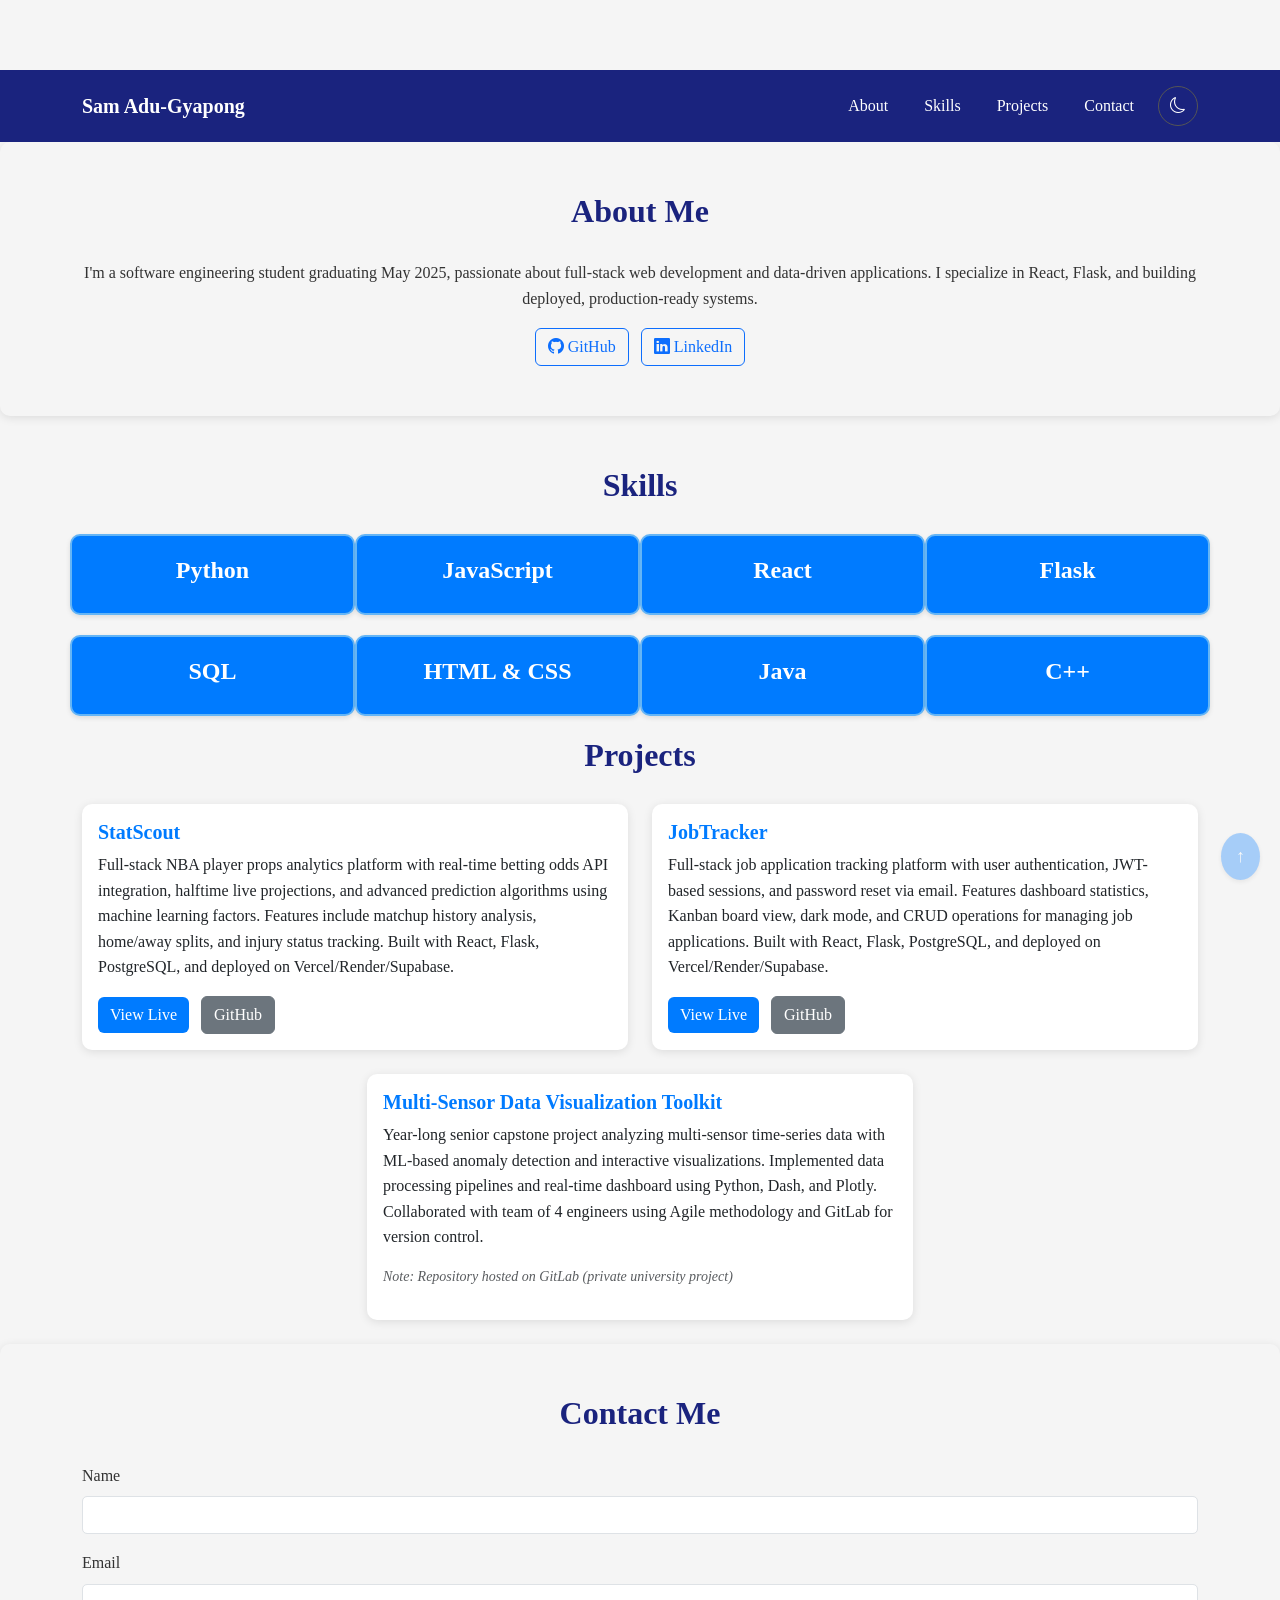
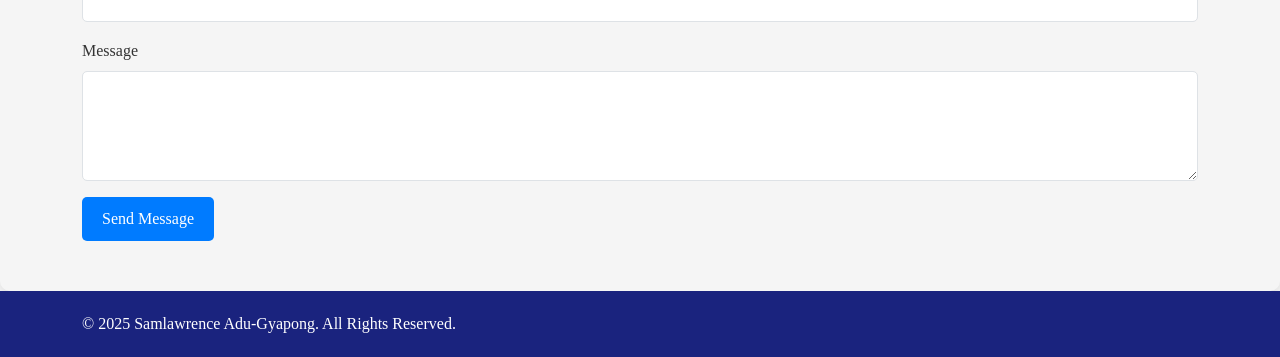
==== index.html @ e0404b82 "Add JobTracker project to portfolio Co-Authored-By: Claude Opus 4.5 <noreply@anthropic.com>" ====
<!DOCTYPE html>
<html lang="en">
<head>
    <meta charset="UTF-8">
    <meta name="viewport" content="width=device-width, initial-scale=1.0">
    <title>Personal Portfolio</title>
    <link rel="stylesheet" href="https://cdn.jsdelivr.net/npm/bootstrap@5.3.0/dist/css/bootstrap.min.css">
    <link rel="stylesheet" href="styles.css">
    <link rel="stylesheet" href="https://cdn.jsdelivr.net/npm/bootstrap-icons/font/bootstrap-icons.css">
    <script async src="https://www.googletagmanager.com/gtag/js?id=YOUR_TRACKING_ID"></script>
    <script>
        window.dataLayer = window.dataLayer || [];
        function gtag(){dataLayer.push(arguments);}
        gtag('js', new Date());
        gtag('config', 'YOUR_TRACKING_ID');
    </script>
    <style>
        /* Color Palette */
        :root {
            --primary-color: #1a237e; /* Darker Blue */
            --secondary-color: #64b5f6; /* Lighter Blue */
            --accent-color: #ffb300; /* Gold */
        }

        /* General Dark Mode Styles */
        .dark-mode {
            background-color: #1a1a1a;
            color: #e0e0e0;
        }

        /* Navbar in Light and Dark Modes */
        .navbar {
            background-color: var(--primary-color);
            color: #fff;
        }
        .dark-mode .navbar {
            background-color: var(--primary-color);
        }

        .navbar-brand {
            color: #fff !important;
        }

        .navbar-nav .nav-link:hover {
            text-decoration: underline;
        }

        /* Section Titles */
        h2 {
            color: var(--primary-color);
        }

        /* Skills Section with Borders */
        #skills .col-md-3 {
            background-color: #007bff;
            border: 2px solid var(--secondary-color);
            padding: 20px;
            border-radius: 10px;
            margin-bottom: 20px;
            transition: background-color 0.3s ease, border-color 0.3s ease;
        }
        .dark-mode #skills .col-md-3 {
            /*background-color: #3b3b3b;*/
            background-color: #ffb300;
            border-color: var(--accent-color);
        }

        /* Buttons */
        .btn-primary {
            background-color: var(--accent-color);
            border: none;
            color: #fff;
        }
        .btn-primary:hover {
            background-color: #ffa000;
        }

        .dark-mode .btn-primary {
            background-color: var(--accent-color);
            color: #fff;
        }

        /* Contact Form */
        .dark-mode input.form-control,
        .dark-mode textarea.form-control {
            background-color: #3b3b3b;
            color: #e0e0e0;
            border: 1px solid var(--secondary-color);
        }

        .dark-mode input.form-control::placeholder,
        .dark-mode textarea.form-control::placeholder {
            color: #bbbbbb;
        }

        /* Footer */
        .footer {
            background-color: var(--primary-color);
            color: #fff;
        }

        /* Toggle button styling */
        .change {
            cursor: pointer;
            border: 1px solid #555;
            border-radius: 50%;
            width: 40px;
            height: 40px;
            display: flex;
            align-items: center;
            justify-content: center;
        }
    </style>
</head>
<body>

    <!-- Navbar -->
    <nav class="navbar navbar-expand-lg">
        <div class="container">
            <a class="navbar-brand" href="#">Sam Adu-Gyapong</a>
            <button class="navbar-toggler" type="button" data-bs-toggle="collapse" data-bs-target="#navbarNav">
                <span class="navbar-toggler-icon"></span>
            </button>
            <div class="collapse navbar-collapse" id="navbarNav">
                <ul class="navbar-nav ms-auto">
                    <li class="nav-item">
                        <a class="nav-link" href="#about">About</a>
                    </li>
                    <li class="nav-item">
                        <a class="nav-link" href="#skills">Skills</a>
                    </li>
                    <li class="nav-item">
                        <a class="nav-link" href="#projects">Projects</a>
                    </li>
                    <li class="nav-item">
                        <a class="nav-link" href="#contact">Contact</a>
                    </li>
                </ul>
                <!-- Dark Mode Toggle with Icons -->
                <div class="mode ms-3">
                    <span class="change">
                        <i class="bi bi-moon"></i>
                    </span>
                </div>
            </div>
        </div>
    </nav>

    <!-- About Section -->
    <section id="about" class="section">
        <div class="container">
            <h2 class="text-center">About Me</h2>
            <p class="text-center">I'm a software engineering student graduating May 2025, passionate about full-stack web development and data-driven applications. I specialize in React, Flask, and building deployed, production-ready systems.</p>
            <div class="text-center mt-3">
                <a href="https://github.com/SamAduG1" target="_blank" class="btn btn-outline-primary me-2">
                    <i class="bi bi-github"></i> GitHub
                </a>
                <a href="https://www.linkedin.com/in/sam-adu-gyapong-6a8b8130a/" target="_blank" class="btn btn-outline-primary">
                    <i class="bi bi-linkedin"></i> LinkedIn
                </a>
            </div>
        </div>
    </section>

    <!-- Skills Section -->
    <section id="skills" class="section">
        <div class="container">
            <h2 class="text-center">Skills</h2>
            <div class="row text-center">
                <div class="col-md-3">
                    <h4>Python</h4>
                </div>
                <div class="col-md-3">
                    <h4>JavaScript</h4>
                </div>
                <div class="col-md-3">
                    <h4>React</h4>
                </div>
                <div class="col-md-3">
                    <h4>Flask</h4>
                </div>
                <div class="col-md-3">
                    <h4>SQL</h4>
                </div>
                <div class="col-md-3">
                    <h4>HTML & CSS</h4>
                </div>
                <div class="col-md-3">
                    <h4>Java</h4>
                </div>
                <div class="col-md-3">
                    <h4>C++</h4>
                </div>
            </div>
        </div>
    </section>

    <!-- Projects Section -->
    <section id="projects" class="section">
        <div class="container">
            <h2 class="text-center">Projects</h2>
            <div class="row justify-content-center">
                <!-- StatScout -->
                <div class="col-md-6 mb-4">
                    <div class="card h-100">
                        <div class="card-body">
                            <h5 class="card-title">StatScout</h5>
                            <p class="card-text">Full-stack NBA player props analytics platform with real-time betting odds API integration, halftime live projections, and advanced prediction algorithms using machine learning factors. Features include matchup history analysis, home/away splits, and injury status tracking. Built with React, Flask, PostgreSQL, and deployed on Vercel/Render/Supabase.</p>
                            <a href="https://statscout.vercel.app/" target="_blank" class="btn btn-primary">View Live</a>
                            <a href="https://github.com/SamAduG1/statscout" target="_blank" class="btn btn-secondary ms-2">GitHub</a>
                        </div>
                    </div>
                </div>

                <!-- JobTracker -->
                <div class="col-md-6 mb-4">
                    <div class="card h-100">
                        <div class="card-body">
                            <h5 class="card-title">JobTracker</h5>
                            <p class="card-text">Full-stack job application tracking platform with user authentication, JWT-based sessions, and password reset via email. Features dashboard statistics, Kanban board view, dark mode, and CRUD operations for managing job applications. Built with React, Flask, PostgreSQL, and deployed on Vercel/Render/Supabase.</p>
                            <a href="https://job-tracker-three-ochre.vercel.app/" target="_blank" class="btn btn-primary">View Live</a>
                            <a href="https://github.com/SamAduG1/job-tracker" target="_blank" class="btn btn-secondary ms-2">GitHub</a>
                        </div>
                    </div>
                </div>

                <!-- Multi-Sensor Data Visualization -->
                <div class="col-md-6 mb-4">
                    <div class="card h-100">
                        <div class="card-body">
                            <h5 class="card-title">Multi-Sensor Data Visualization Toolkit</h5>
                            <p class="card-text">Year-long senior capstone project analyzing multi-sensor time-series data with ML-based anomaly detection and interactive visualizations. Implemented data processing pipelines and real-time dashboard using Python, Dash, and Plotly. Collaborated with team of 4 engineers using Agile methodology and GitLab for version control.</p>
                            <p class="text-muted small"><i>Note: Repository hosted on GitLab (private university project)</i></p>
                        </div>
                    </div>
                </div>
            </div>
        </div>
    </section>

    <!-- Contact Section -->
    <section id="contact" class="section">
        <div class="container">
            <h2 class="text-center">Contact Me</h2>
            <form action="submit.php" method="POST" class="mt-4">
                <div class="mb-3">
                    <label for="name" class="form-label">Name</label>
                    <input type="text" class="form-control" id="name" name="name" required>
                </div>
                <div class="mb-3">
                    <label for="email" class="form-label">Email</label>
                    <input type="email" class="form-control" id="email" name="email" required>
                </div>
                <div class="mb-3">
                    <label for="message" class="form-label">Message</label>
                    <textarea class="form-control" id="message" name="message" rows="4" required></textarea>
                </div>
                <button type="submit" class="btn btn-primary">Send Message</button>
            </form>
        </div>
    </section>

    <!-- Back to Top Button -->
    <button id="back-to-top" class="btn btn-primary">&#8593;</button>

    <!-- Footer -->
    <footer class="footer">
        <div class="container">
            <p>&copy; 2025 Samlawrence Adu-Gyapong. All Rights Reserved.</p>
        </div>
    </footer>

    <script src="https://cdn.jsdelivr.net/npm/bootstrap@5.3.0/dist/js/bootstrap.bundle.min.js"></script>
    <script src="https://cdnjs.cloudflare.com/ajax/libs/jquery/3.4.0/jquery.min.js"></script>
    <script>
        $(document).ready(function () {
            // Check localStorage for saved theme
            const isDarkMode = localStorage.getItem('darkMode') === 'true';
            if (isDarkMode) {
                $("body").addClass("dark-mode");
                $(".change i").removeClass("bi-moon").addClass("bi-sun");
            }

            // Toggle dark mode on click
            $(".change").on("click", function () {
                $("body").toggleClass("dark-mode");
                const isDark = $("body").hasClass("dark-mode");
                $(".change i").toggleClass("bi-moon bi-sun");
                localStorage.setItem('darkMode', isDark);
            });

            // Back to Top Button functionality
            const backToTopButton = $("#back-to-top");
            $(window).on("scroll", function () {
                if ($(window).scrollTop() > 200) {
                    backToTopButton.fadeIn();
                } else {
                    backToTopButton.fadeOut();
                }
            });
            backToTopButton.on("click", function () {
                $("html, body").animate({ scrollTop: 0 }, "smooth");
            });
        });
    </script>
</body>
</html>
---- styles.css ----
/* General Styles */
body {
    font-family: 'Times New Roman', sans-serif;
    color: #333;
    line-height: 1.6;
    background-color: #f5f5f5;
    padding-top: 70px;
    transition: background-color 0.3s ease, color 0.3s ease;
}

/* Navbar */
.navbar {
    padding: 15px 0;
    transition: background-color 0.3s ease;
}
.navbar-brand {
    font-weight: bold;
    color: black !important;
}
.navbar-nav .nav-link {
    color:  #fff !important;
    margin-left: 20px;
}
.navbar-nav .nav-link:hover {
    text-decoration: underline;
}

/* Section Titles */
h2 {
    font-weight: bold;
    margin-bottom: 30px;
    color: #007bff;
    transition: color 0.3s ease;
}

/* About Section */
#about {
    padding: 50px 20px;
    border-radius: 10px;
    box-shadow: 0 2px 10px rgba(0, 0, 0, 0.1);
    margin-bottom: 50px;
    transition: background-color 0.3s ease, color 0.3s ease;
}

/* Skills Section */
#skills .col-md-3 {
    margin-bottom: 20px;
    padding: 20px;
    border-radius: 10px;
    box-shadow: 0 2px 5px rgba(0, 0, 0, 0.1);
    transition: background-color 0.3s ease;
}
#skills h4 {
    font-weight: bold;
    color: #fff;
}
.progress {
    height: 20px;
    border-radius: 10px;
    overflow: hidden;
    background-color: #ddd;
}
.progress-bar {
    line-height: 20px;
    font-size: 12px;
}

/* Projects Section */
#projects .card {
    border: none;
    border-radius: 10px;
    box-shadow: 0 2px 10px rgba(0, 0, 0, 0.1);
    transition: transform 0.2s ease-in-out, background-color 0.3s ease, color 0.3s ease;
}
#projects .card:hover {
    transform: translateY(-10px);
}
#projects .card-title {
    color: #007bff;
    font-weight: bold;
    transition: color 0.3s ease;
}
#projects .btn-primary {
    background-color: #007bff;
    border: none;
}
#projects .btn-primary:hover {
    background-color: #0056b3;
}

/* Contact Section */
#contact {
    padding: 50px 20px;
    border-radius: 10px;
    box-shadow: 0 2px 10px rgba(0, 0, 0, 0.1);
    transition: background-color 0.3s ease, color 0.3s ease;
}
#contact form .form-control {
    border-radius: 5px;
}
#contact button {
    background-color: #007bff;
    border: none;
    padding: 10px 20px;
    border-radius: 5px;
}
#contact button:hover {
    background-color: #0056b3;
}

/* Back to Top Button */
#back-to-top {
    position: fixed;
    bottom: 20px;
    right: 20px;
    display: none;
    z-index: 1000;
    background-color: #007bff;
    color: #fff;
    border: none;
    padding: 10px 15px;
    border-radius: 50%;
    font-size: 18px;
    cursor: pointer;
    box-shadow: 0 2px 5px rgba(0, 0, 0, 0.2);
}
#back-to-top:hover {
    background-color: #0056b3;
}

/* Footer */
.footer {
    background-color: #007bff;
    color: #fff;
    padding: 20px 0;
    transition: background-color 0.3s ease, color 0.3s ease;
}
.footer p {
    margin: 0;
}


/* Dark Mode */

.dark-mode {
    background-color: #121212;
    color: #e0e0e0;
}

/* Navbar in Dark Mode */
.dark-mode .navbar {
    background-color: #1f1f1f !important;
    color: #e0e0e0 !important;
}

.dark-mode a {
    color: #e0e0e0;
}

.dark-mode .change {
    color: #ffb300;
}

.dark-mode .navbar-brand,
.dark-mode .nav-link {
    color: #ffb300 !important;
}

.dark-mode .navbar-nav .nav-link:hover {
    text-decoration: underline;
}

/* Section Titles */
.dark-mode h2 {
    color: #ffb300;
}

/* Progress Bars */
.dark-mode .progress {
    background-color: #444;
}

.dark-mode .progress-bar {
    background-color: #90caf9;
}

/* Cards */
.dark-mode .card {
    background-color: #1e1e1e;
    color: #e0e0e0;
    box-shadow: none;
}

.dark-mode #projects .card-title {
    color: #ffb300; /* Gold color for dark mode */
}

/* Buttons */
.dark-mode .btn-primary {
    background-color: #90caf9;
    border: none;
    color: #fff;
}

.dark-mode .btn-primary:hover {
    background-color: #5b9bd5;
}

/* Contact Section */
.dark-mode #contact {
    background-color: #1e1e1e;
    color: #e0e0e0;
}

/* Footer */
.dark-mode .footer {
    background-color: #3b3b3b;
}

/* Toggle button styling */
.change {
    cursor: pointer;
    border: 1px solid #555;
    border-radius: 50%;
    width: 40px;
    height: 40px;
    display: flex;
    align-items: center;
    justify-content: center;
}
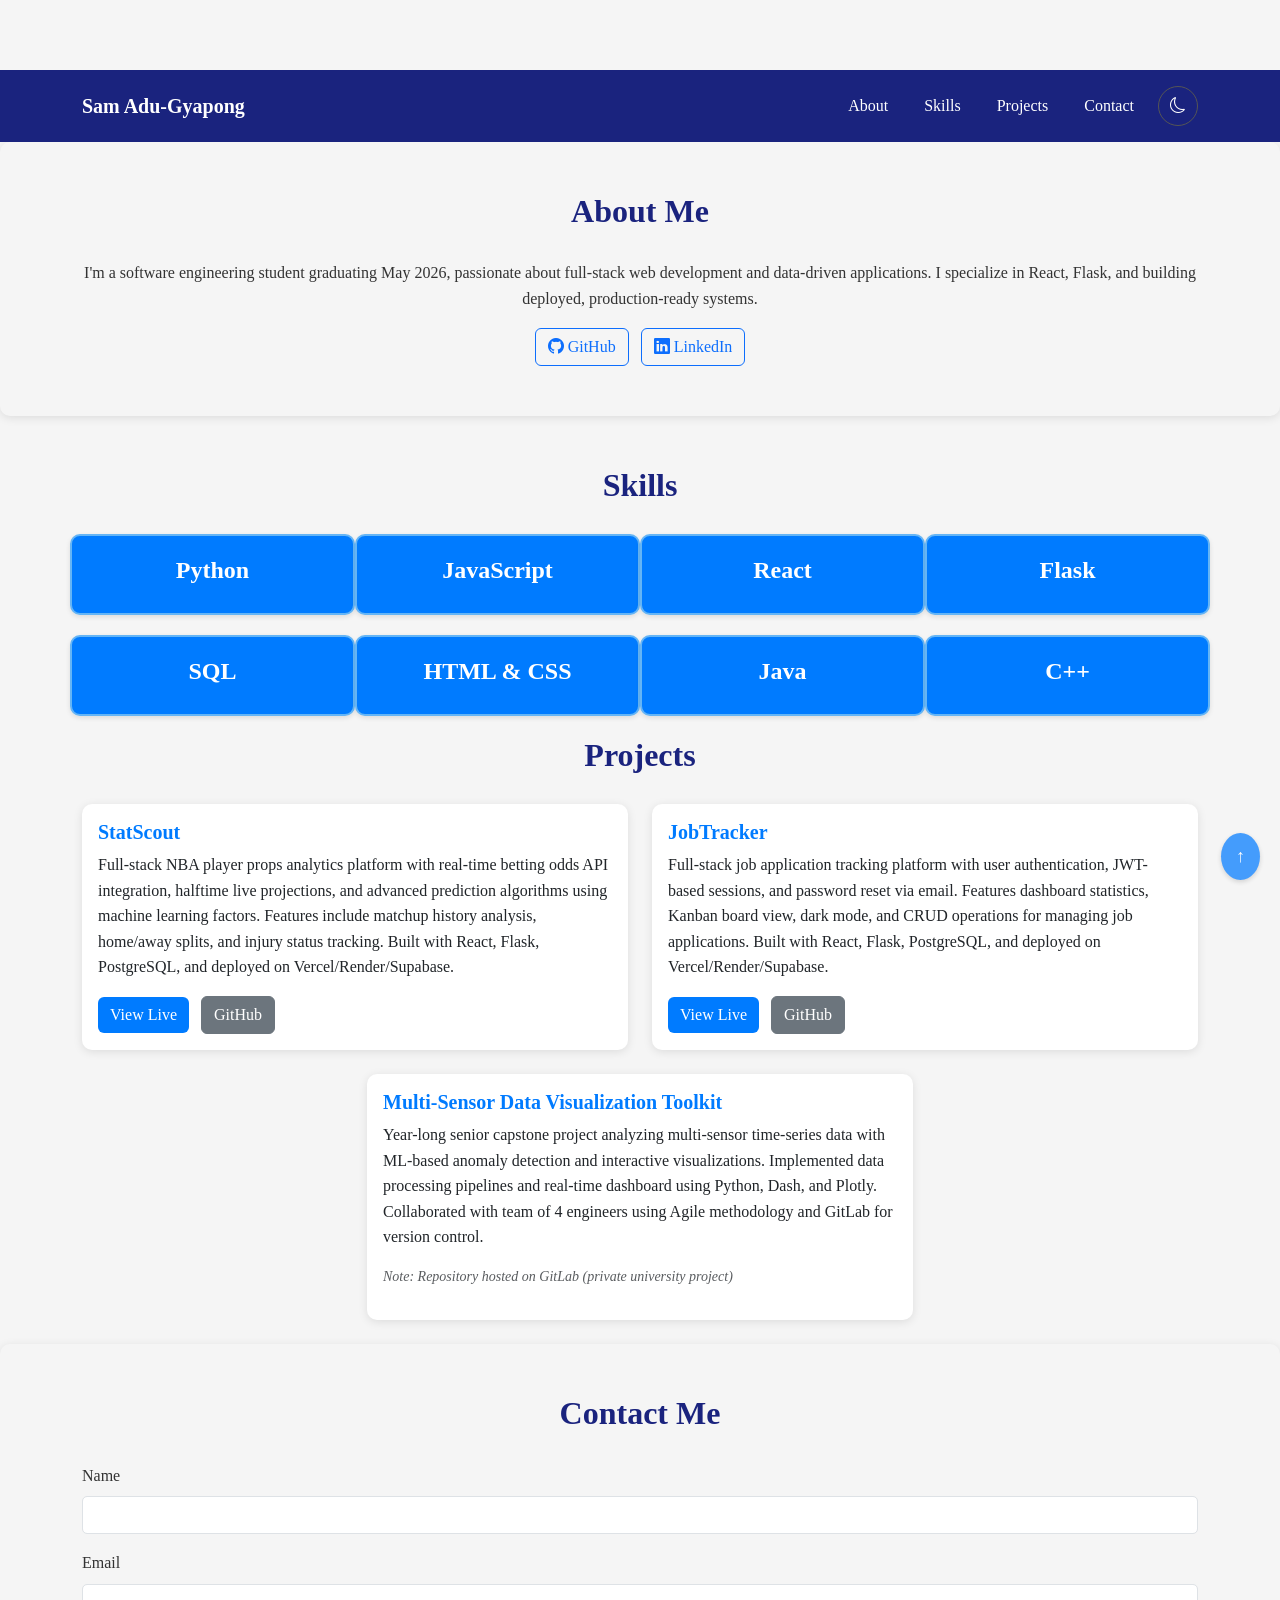
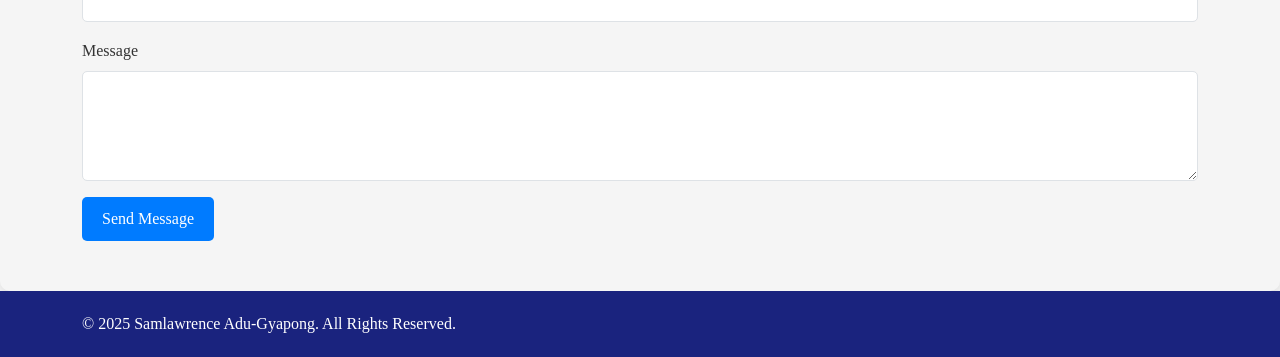
==== commit 6401925e: "Update graduation year from 2025 to 2026 Co-Authored-By: Claude Opus 4.5 <noreply@anthropic.com>" ====
--- a/index.html
+++ b/index.html
@@ -150,7 +150,7 @@
     <section id="about" class="section">
         <div class="container">
             <h2 class="text-center">About Me</h2>
-            <p class="text-center">I'm a software engineering student graduating May 2025, passionate about full-stack web development and data-driven applications. I specialize in React, Flask, and building deployed, production-ready systems.</p>
+            <p class="text-center">I'm a software engineering student graduating May 2026, passionate about full-stack web development and data-driven applications. I specialize in React, Flask, and building deployed, production-ready systems.</p>
             <div class="text-center mt-3">
                 <a href="https://github.com/SamAduG1" target="_blank" class="btn btn-outline-primary me-2">
                     <i class="bi bi-github"></i> GitHub
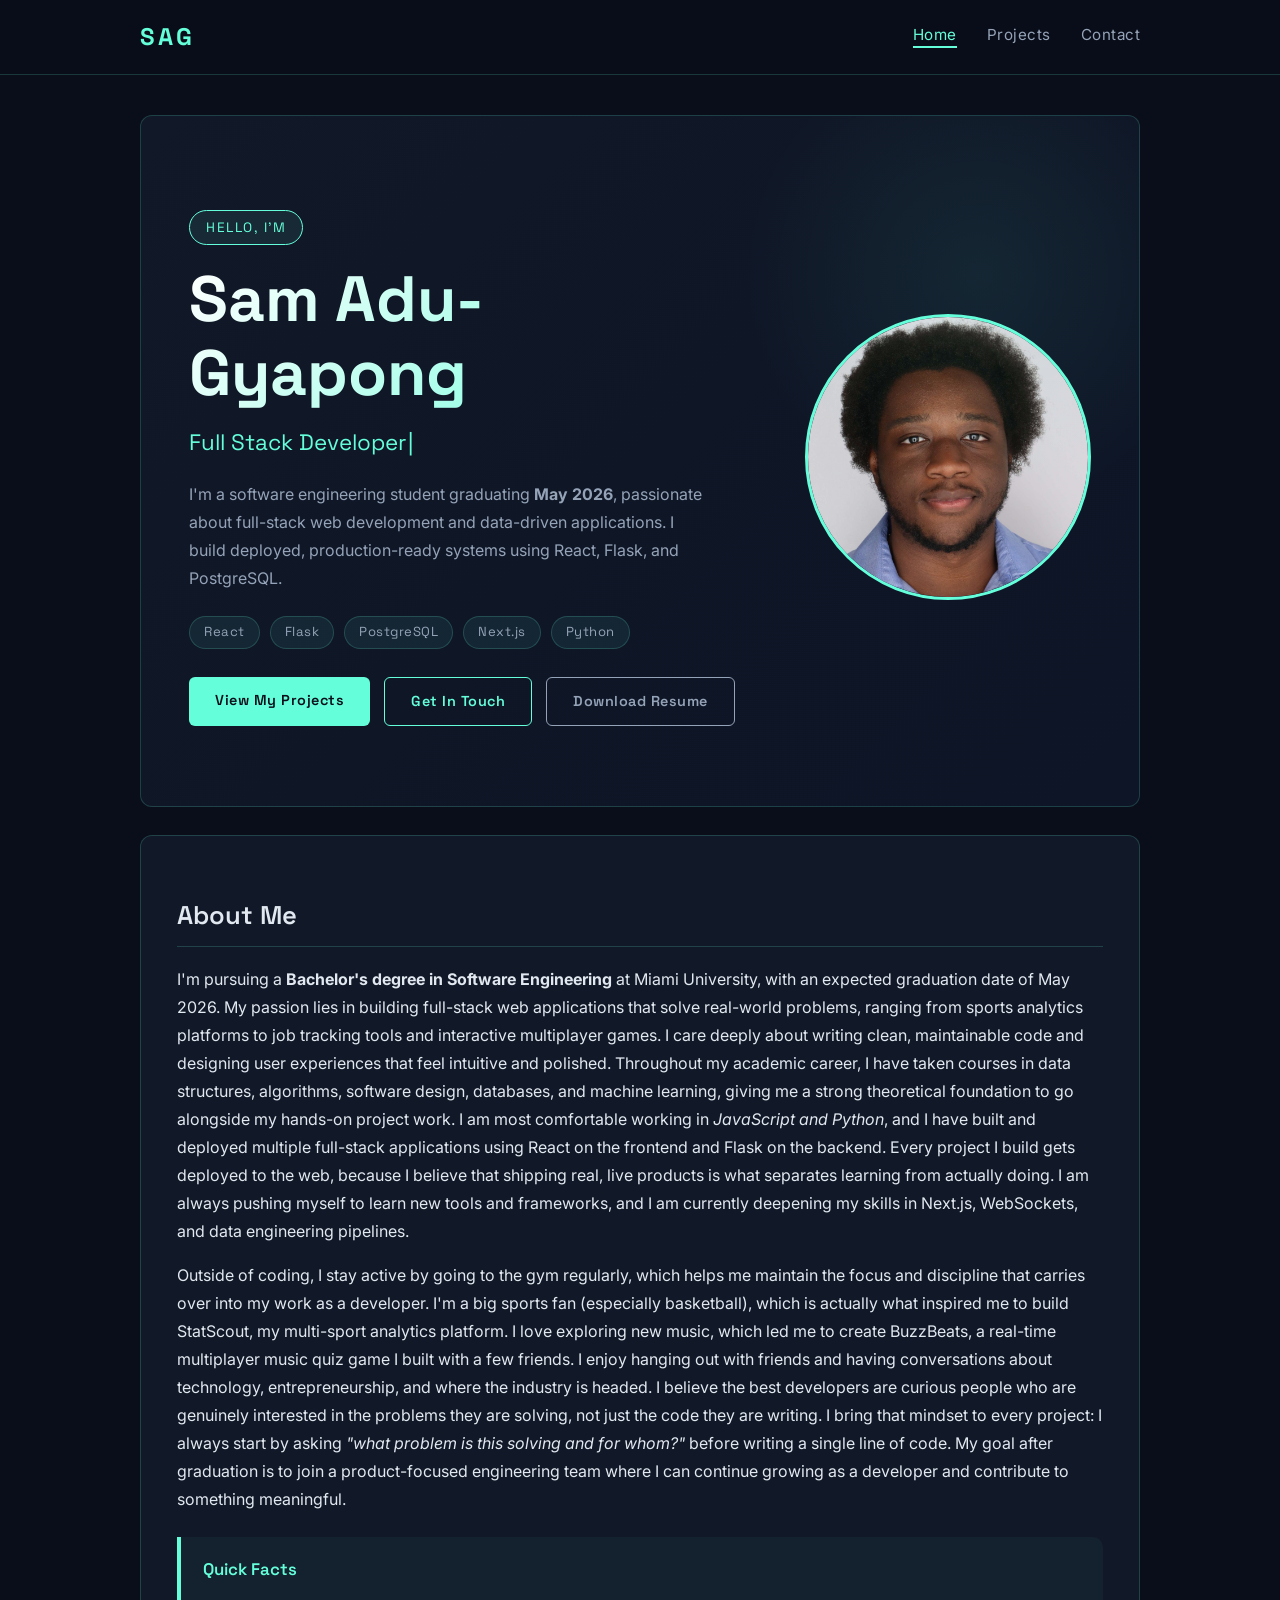
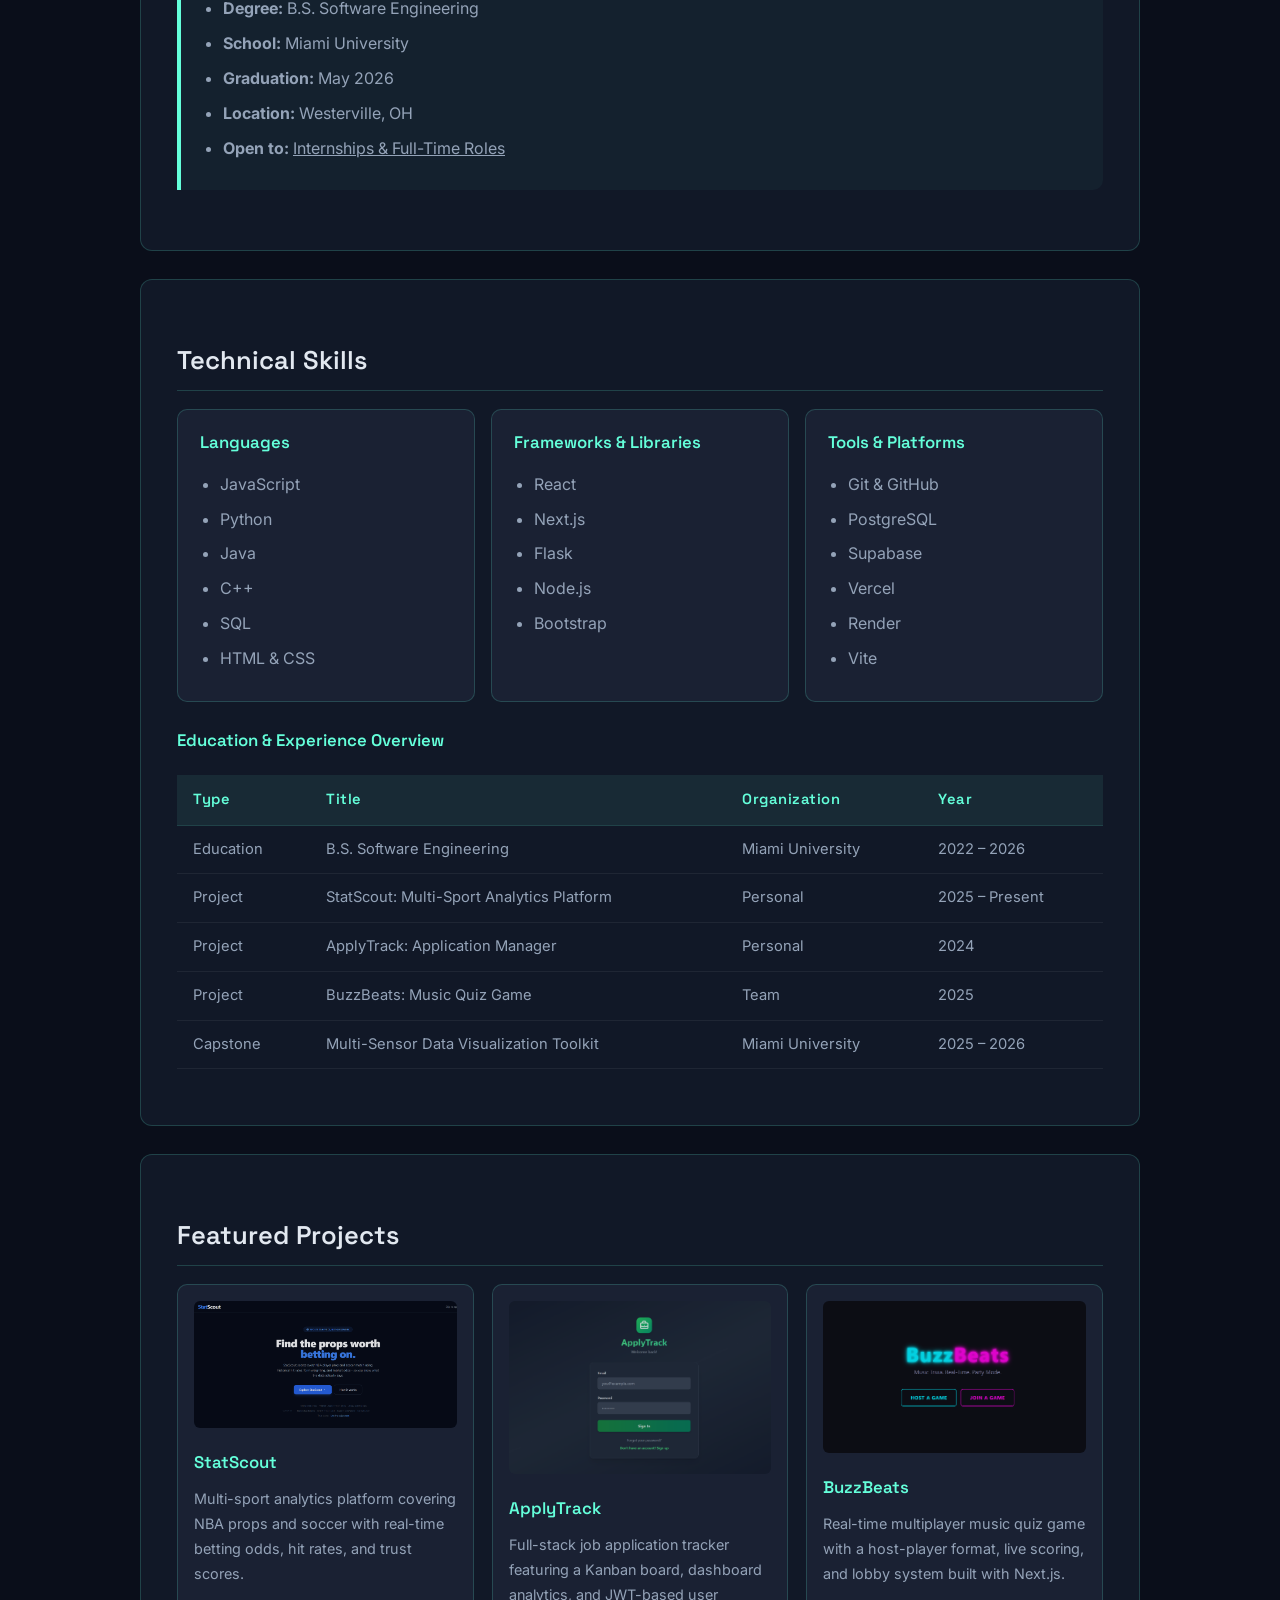
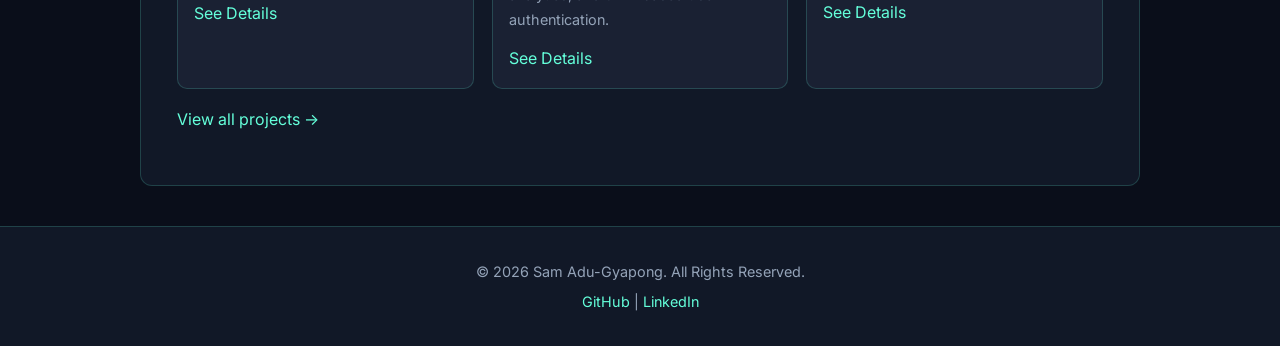
==== commit 04af74b0: "Complete portfolio redesign with dark theme, JS interactions, and updated projects" ====
--- a/index.html
+++ b/index.html
@@ -3,305 +3,231 @@
 <head>
     <meta charset="UTF-8">
     <meta name="viewport" content="width=device-width, initial-scale=1.0">
-    <title>Personal Portfolio</title>
-    <link rel="stylesheet" href="https://cdn.jsdelivr.net/npm/bootstrap@5.3.0/dist/css/bootstrap.min.css">
+    <meta name="description" content="Sam Adu-Gyapong - Full Stack Software Engineering Student and Developer">
+    <title>Sam Adu-Gyapong | Portfolio</title>
+    <link rel="preconnect" href="https://fonts.googleapis.com">
+    <link rel="preconnect" href="https://fonts.gstatic.com" crossorigin>
+    <link href="https://fonts.googleapis.com/css2?family=Space+Grotesk:wght@300;400;600;700&family=Inter:wght@300;400;500&display=swap" rel="stylesheet">
     <link rel="stylesheet" href="styles.css">
-    <link rel="stylesheet" href="https://cdn.jsdelivr.net/npm/bootstrap-icons/font/bootstrap-icons.css">
-    <script async src="https://www.googletagmanager.com/gtag/js?id=YOUR_TRACKING_ID"></script>
-    <script>
-        window.dataLayer = window.dataLayer || [];
-        function gtag(){dataLayer.push(arguments);}
-        gtag('js', new Date());
-        gtag('config', 'YOUR_TRACKING_ID');
-    </script>
-    <style>
-        /* Color Palette */
-        :root {
-            --primary-color: #1a237e; /* Darker Blue */
-            --secondary-color: #64b5f6; /* Lighter Blue */
-            --accent-color: #ffb300; /* Gold */
-        }
-
-        /* General Dark Mode Styles */
-        .dark-mode {
-            background-color: #1a1a1a;
-            color: #e0e0e0;
-        }
-
-        /* Navbar in Light and Dark Modes */
-        .navbar {
-            background-color: var(--primary-color);
-            color: #fff;
-        }
-        .dark-mode .navbar {
-            background-color: var(--primary-color);
-        }
-
-        .navbar-brand {
-            color: #fff !important;
-        }
-
-        .navbar-nav .nav-link:hover {
-            text-decoration: underline;
-        }
-
-        /* Section Titles */
-        h2 {
-            color: var(--primary-color);
-        }
-
-        /* Skills Section with Borders */
-        #skills .col-md-3 {
-            background-color: #007bff;
-            border: 2px solid var(--secondary-color);
-            padding: 20px;
-            border-radius: 10px;
-            margin-bottom: 20px;
-            transition: background-color 0.3s ease, border-color 0.3s ease;
-        }
-        .dark-mode #skills .col-md-3 {
-            /*background-color: #3b3b3b;*/
-            background-color: #ffb300;
-            border-color: var(--accent-color);
-        }
-
-        /* Buttons */
-        .btn-primary {
-            background-color: var(--accent-color);
-            border: none;
-            color: #fff;
-        }
-        .btn-primary:hover {
-            background-color: #ffa000;
-        }
-
-        .dark-mode .btn-primary {
-            background-color: var(--accent-color);
-            color: #fff;
-        }
-
-        /* Contact Form */
-        .dark-mode input.form-control,
-        .dark-mode textarea.form-control {
-            background-color: #3b3b3b;
-            color: #e0e0e0;
-            border: 1px solid var(--secondary-color);
-        }
-
-        .dark-mode input.form-control::placeholder,
-        .dark-mode textarea.form-control::placeholder {
-            color: #bbbbbb;
-        }
-
-        /* Footer */
-        .footer {
-            background-color: var(--primary-color);
-            color: #fff;
-        }
-
-        /* Toggle button styling */
-        .change {
-            cursor: pointer;
-            border: 1px solid #555;
-            border-radius: 50%;
-            width: 40px;
-            height: 40px;
-            display: flex;
-            align-items: center;
-            justify-content: center;
-        }
-    </style>
 </head>
 <body>
 
-    <!-- Navbar -->
-    <nav class="navbar navbar-expand-lg">
-        <div class="container">
-            <a class="navbar-brand" href="#">Sam Adu-Gyapong</a>
-            <button class="navbar-toggler" type="button" data-bs-toggle="collapse" data-bs-target="#navbarNav">
-                <span class="navbar-toggler-icon"></span>
-            </button>
-            <div class="collapse navbar-collapse" id="navbarNav">
-                <ul class="navbar-nav ms-auto">
-                    <li class="nav-item">
-                        <a class="nav-link" href="#about">About</a>
-                    </li>
-                    <li class="nav-item">
-                        <a class="nav-link" href="#skills">Skills</a>
-                    </li>
-                    <li class="nav-item">
-                        <a class="nav-link" href="#projects">Projects</a>
-                    </li>
-                    <li class="nav-item">
-                        <a class="nav-link" href="#contact">Contact</a>
-                    </li>
+    <!-- Navigation -->
+    <header>
+        <nav>
+            <div class="logo">SAG</div>
+            <ul>
+                <li><a href="index.html">Home</a></li>
+                <li><a href="projects.html">Projects</a></li>
+                <li><a href="contact.html">Contact</a></li>
+            </ul>
+        </nav>
+    </header>
+
+    <main>
+
+        <!-- Hero Section -->
+        <section id="hero">
+            <div class="hero-text">
+                <p class="hero-greeting">Hello, I'm</p>
+                <h1>Sam Adu-Gyapong</h1>
+                <!-- id="hero-subtitle" is targeted by the typewriter effect in script.js -->
+                <h2 id="hero-subtitle">Full Stack Developer</h2>
+                <p>
+                    I'm a software engineering student graduating <strong>May 2026</strong>, passionate about
+                    full-stack web development and data-driven applications. I build deployed,
+                    production-ready systems using React, Flask, and PostgreSQL.
+                </p>
+                <div class="hero-tech-tags">
+                    <span>React</span>
+                    <span>Flask</span>
+                    <span>PostgreSQL</span>
+                    <span>Next.js</span>
+                    <span>Python</span>
+                </div>
+                <div class="hero-links">
+                    <a href="projects.html">View My Projects</a>
+                    <a href="contact.html">Get In Touch</a>
+                    <a href="resume.pdf" download="Sam_AduGyapong_Resume.pdf" class="resume-btn">Download Resume</a>
+                </div>
+            </div>
+            <div class="hero-image">
+                <img src="images/profile.jpg" alt="Sam Adu-Gyapong">
+            </div>
+        </section>
+
+        <!-- About Summary -->
+        <section id="about">
+            <h2>About Me</h2>
+            <p>
+                I'm pursuing a <strong>Bachelor's degree in Software Engineering</strong> at Miami University, with an expected graduation date of May 2026.
+                My passion lies in building full-stack web applications that solve real-world problems, ranging from sports analytics platforms to job tracking tools and interactive multiplayer games.
+                I care deeply about writing clean, maintainable code and designing user experiences that feel intuitive and polished.
+                Throughout my academic career, I have taken courses in data structures, algorithms, software design, databases, and machine learning, giving me a strong theoretical foundation to go alongside my hands-on project work.
+                I am most comfortable working in <em>JavaScript and Python</em>, and I have built and deployed multiple full-stack applications using React on the frontend and Flask on the backend.
+                Every project I build gets deployed to the web, because I believe that shipping real, live products is what separates learning from actually doing.
+                I am always pushing myself to learn new tools and frameworks, and I am currently deepening my skills in Next.js, WebSockets, and data engineering pipelines.
+            </p>
+            <p>
+                Outside of coding, I stay active by going to the gym regularly, which helps me maintain the focus and discipline that carries over into my work as a developer.
+                I'm a big sports fan (especially basketball), which is actually what inspired me to build StatScout, my multi-sport analytics platform.
+                I love exploring new music, which led me to create BuzzBeats, a real-time multiplayer music quiz game I built with a few friends.
+                I enjoy hanging out with friends and having conversations about technology, entrepreneurship, and where the industry is headed.
+                I believe the best developers are curious people who are genuinely interested in the problems they are solving, not just the code they are writing.
+                I bring that mindset to every project: I always start by asking <em>"what problem is this solving and for whom?"</em> before writing a single line of code.
+                My goal after graduation is to join a product-focused engineering team where I can continue growing as a developer and contribute to something meaningful.
+            </p>
+
+            <!-- Aside: Quick Facts -->
+            <aside>
+                <h3>Quick Facts</h3>
+                <ul>
+                    <li><strong>Degree:</strong> B.S. Software Engineering</li>
+                    <li><strong>School:</strong> Miami University</li>
+                    <li><strong>Graduation:</strong> May 2026</li>
+                    <li><strong>Location:</strong> Westerville, OH</li>
+                    <li><strong>Open to:</strong> <u>Internships &amp; Full-Time Roles</u></li>
                 </ul>
-                <!-- Dark Mode Toggle with Icons -->
-                <div class="mode ms-3">
-                    <span class="change">
-                        <i class="bi bi-moon"></i>
-                    </span>
-                </div>
-            </div>
-        </div>
-    </nav>
-
-    <!-- About Section -->
-    <section id="about" class="section">
-        <div class="container">
-            <h2 class="text-center">About Me</h2>
-            <p class="text-center">I'm a software engineering student graduating May 2026, passionate about full-stack web development and data-driven applications. I specialize in React, Flask, and building deployed, production-ready systems.</p>
-            <div class="text-center mt-3">
-                <a href="https://github.com/SamAduG1" target="_blank" class="btn btn-outline-primary me-2">
-                    <i class="bi bi-github"></i> GitHub
-                </a>
-                <a href="https://www.linkedin.com/in/sam-adu-gyapong-6a8b8130a/" target="_blank" class="btn btn-outline-primary">
-                    <i class="bi bi-linkedin"></i> LinkedIn
-                </a>
-            </div>
-        </div>
-    </section>
-
-    <!-- Skills Section -->
-    <section id="skills" class="section">
-        <div class="container">
-            <h2 class="text-center">Skills</h2>
-            <div class="row text-center">
-                <div class="col-md-3">
-                    <h4>Python</h4>
-                </div>
-                <div class="col-md-3">
-                    <h4>JavaScript</h4>
-                </div>
-                <div class="col-md-3">
-                    <h4>React</h4>
-                </div>
-                <div class="col-md-3">
-                    <h4>Flask</h4>
-                </div>
-                <div class="col-md-3">
-                    <h4>SQL</h4>
-                </div>
-                <div class="col-md-3">
-                    <h4>HTML & CSS</h4>
-                </div>
-                <div class="col-md-3">
-                    <h4>Java</h4>
-                </div>
-                <div class="col-md-3">
-                    <h4>C++</h4>
-                </div>
-            </div>
-        </div>
-    </section>
-
-    <!-- Projects Section -->
-    <section id="projects" class="section">
-        <div class="container">
-            <h2 class="text-center">Projects</h2>
-            <div class="row justify-content-center">
-                <!-- StatScout -->
-                <div class="col-md-6 mb-4">
-                    <div class="card h-100">
-                        <div class="card-body">
-                            <h5 class="card-title">StatScout</h5>
-                            <p class="card-text">Full-stack NBA player props analytics platform with real-time betting odds API integration, halftime live projections, and advanced prediction algorithms using machine learning factors. Features include matchup history analysis, home/away splits, and injury status tracking. Built with React, Flask, PostgreSQL, and deployed on Vercel/Render/Supabase.</p>
-                            <a href="https://statscout.vercel.app/" target="_blank" class="btn btn-primary">View Live</a>
-                            <a href="https://github.com/SamAduG1/statscout" target="_blank" class="btn btn-secondary ms-2">GitHub</a>
-                        </div>
-                    </div>
-                </div>
-
-                <!-- JobTracker -->
-                <div class="col-md-6 mb-4">
-                    <div class="card h-100">
-                        <div class="card-body">
-                            <h5 class="card-title">JobTracker</h5>
-                            <p class="card-text">Full-stack job application tracking platform with user authentication, JWT-based sessions, and password reset via email. Features dashboard statistics, Kanban board view, dark mode, and CRUD operations for managing job applications. Built with React, Flask, PostgreSQL, and deployed on Vercel/Render/Supabase.</p>
-                            <a href="https://job-tracker-three-ochre.vercel.app/" target="_blank" class="btn btn-primary">View Live</a>
-                            <a href="https://github.com/SamAduG1/job-tracker" target="_blank" class="btn btn-secondary ms-2">GitHub</a>
-                        </div>
-                    </div>
-                </div>
-
-                <!-- Multi-Sensor Data Visualization -->
-                <div class="col-md-6 mb-4">
-                    <div class="card h-100">
-                        <div class="card-body">
-                            <h5 class="card-title">Multi-Sensor Data Visualization Toolkit</h5>
-                            <p class="card-text">Year-long senior capstone project analyzing multi-sensor time-series data with ML-based anomaly detection and interactive visualizations. Implemented data processing pipelines and real-time dashboard using Python, Dash, and Plotly. Collaborated with team of 4 engineers using Agile methodology and GitLab for version control.</p>
-                            <p class="text-muted small"><i>Note: Repository hosted on GitLab (private university project)</i></p>
-                        </div>
-                    </div>
-                </div>
-            </div>
-        </div>
-    </section>
-
-    <!-- Contact Section -->
-    <section id="contact" class="section">
-        <div class="container">
-            <h2 class="text-center">Contact Me</h2>
-            <form action="submit.php" method="POST" class="mt-4">
-                <div class="mb-3">
-                    <label for="name" class="form-label">Name</label>
-                    <input type="text" class="form-control" id="name" name="name" required>
-                </div>
-                <div class="mb-3">
-                    <label for="email" class="form-label">Email</label>
-                    <input type="email" class="form-control" id="email" name="email" required>
-                </div>
-                <div class="mb-3">
-                    <label for="message" class="form-label">Message</label>
-                    <textarea class="form-control" id="message" name="message" rows="4" required></textarea>
-                </div>
-                <button type="submit" class="btn btn-primary">Send Message</button>
-            </form>
-        </div>
-    </section>
-
-    <!-- Back to Top Button -->
-    <button id="back-to-top" class="btn btn-primary">&#8593;</button>
+            </aside>
+        </section>
+
+        <!-- Skills Section -->
+        <section id="skills">
+            <h2>Technical Skills</h2>
+            <div class="skills-grid">
+                <div class="skill-card">
+                    <h3>Languages</h3>
+                    <ul>
+                        <li>JavaScript</li>
+                        <li>Python</li>
+                        <li>Java</li>
+                        <li>C++</li>
+                        <li>SQL</li>
+                        <li>HTML &amp; CSS</li>
+                    </ul>
+                </div>
+                <div class="skill-card">
+                    <h3>Frameworks &amp; Libraries</h3>
+                    <ul>
+                        <li>React</li>
+                        <li>Next.js</li>
+                        <li>Flask</li>
+                        <li>Node.js</li>
+                        <li>Bootstrap</li>
+                    </ul>
+                </div>
+                <div class="skill-card">
+                    <h3>Tools &amp; Platforms</h3>
+                    <ul>
+                        <li>Git &amp; GitHub</li>
+                        <li>PostgreSQL</li>
+                        <li>Supabase</li>
+                        <li>Vercel</li>
+                        <li>Render</li>
+                        <li>Vite</li>
+                    </ul>
+                </div>
+            </div>
+
+            <!-- Education Table -->
+            <h3>Education &amp; Experience Overview</h3>
+            <table>
+                <thead>
+                    <tr>
+                        <th>Type</th>
+                        <th>Title</th>
+                        <th>Organization</th>
+                        <th>Year</th>
+                    </tr>
+                </thead>
+                <tbody>
+                    <tr>
+                        <td>Education</td>
+                        <td>B.S. Software Engineering</td>
+                        <td>Miami University</td>
+                        <td>2022 &ndash; 2026</td>
+                    </tr>
+                    <tr>
+                        <td>Project</td>
+                        <td>StatScout: Multi-Sport Analytics Platform</td>
+                        <td>Personal</td>
+                        <td>2025 &ndash; Present</td>
+                    </tr>
+                    <tr>
+                        <td>Project</td>
+                        <td>ApplyTrack: Application Manager</td>
+                        <td>Personal</td>
+                        <td>2024</td>
+                    </tr>
+                    <tr>
+                        <td>Project</td>
+                        <td>BuzzBeats: Music Quiz Game</td>
+                        <td>Team</td>
+                        <td>2025</td>
+                    </tr>
+                    <tr>
+                        <td>Capstone</td>
+                        <td>Multi-Sensor Data Visualization Toolkit</td>
+                        <td>Miami University</td>
+                        <td>2025 &ndash; 2026</td>
+                    </tr>
+                </tbody>
+            </table>
+        </section>
+
+        <!-- Featured Projects Preview -->
+        <section id="featured-projects">
+            <h2>Featured Projects</h2>
+            <div class="project-preview-grid">
+
+                <div class="project-preview">
+                    <img src="images/statscout.png" alt="StatScout project screenshot">
+                    <h3>StatScout</h3>
+                    <p>
+                        Multi-sport analytics platform covering NBA props and soccer
+                        with real-time betting odds, hit rates, and trust scores.
+                    </p>
+                    <a href="projects.html">See Details</a>
+                </div>
+
+                <div class="project-preview">
+                    <img src="images/applytrack.png" alt="ApplyTrack project screenshot">
+                    <h3>ApplyTrack</h3>
+                    <p>
+                        Full-stack job application tracker featuring a Kanban board,
+                        dashboard analytics, and JWT-based user authentication.
+                    </p>
+                    <a href="projects.html">See Details</a>
+                </div>
+
+                <div class="project-preview">
+                    <img src="images/buzzbeats.png" alt="BuzzBeats project screenshot">
+                    <h3>BuzzBeats</h3>
+                    <p>
+                        Real-time multiplayer music quiz game with a host-player format,
+                        live scoring, and lobby system built with Next.js.
+                    </p>
+                    <a href="projects.html">See Details</a>
+                </div>
+
+            </div>
+            <p><a href="projects.html">View all projects &rarr;</a></p>
+        </section>
+
+    </main>
 
     <!-- Footer -->
-    <footer class="footer">
-        <div class="container">
-            <p>&copy; 2025 Samlawrence Adu-Gyapong. All Rights Reserved.</p>
-        </div>
+    <footer>
+        <p>&copy; 2026 Sam Adu-Gyapong. All Rights Reserved.</p>
+        <p>
+            <a href="https://github.com/SamAduG1" target="_blank">GitHub</a> |
+            <a href="https://www.linkedin.com/in/sam-adu-gyapong-6a8b8130a/" target="_blank">LinkedIn</a>
+        </p>
     </footer>
 
-    <script src="https://cdn.jsdelivr.net/npm/bootstrap@5.3.0/dist/js/bootstrap.bundle.min.js"></script>
-    <script src="https://cdnjs.cloudflare.com/ajax/libs/jquery/3.4.0/jquery.min.js"></script>
-    <script>
-        $(document).ready(function () {
-            // Check localStorage for saved theme
-            const isDarkMode = localStorage.getItem('darkMode') === 'true';
-            if (isDarkMode) {
-                $("body").addClass("dark-mode");
-                $(".change i").removeClass("bi-moon").addClass("bi-sun");
-            }
-
-            // Toggle dark mode on click
-            $(".change").on("click", function () {
-                $("body").toggleClass("dark-mode");
-                const isDark = $("body").hasClass("dark-mode");
-                $(".change i").toggleClass("bi-moon bi-sun");
-                localStorage.setItem('darkMode', isDark);
-            });
-
-            // Back to Top Button functionality
-            const backToTopButton = $("#back-to-top");
-            $(window).on("scroll", function () {
-                if ($(window).scrollTop() > 200) {
-                    backToTopButton.fadeIn();
-                } else {
-                    backToTopButton.fadeOut();
-                }
-            });
-            backToTopButton.on("click", function () {
-                $("html, body").animate({ scrollTop: 0 }, "smooth");
-            });
-        });
-    </script>
+    <!-- Back to top button -->
+    <button id="back-to-top" title="Back to top">&#8679;</button>
+
+    <script src="script.js"></script>
 </body>
 </html>
--- a/styles.css
+++ b/styles.css
@@ -1,230 +1,740 @@
-/* General Styles */
+/* ============================================
+   styles.css — Sam Adu-Gyapong Portfolio
+   IMS222 Project
+   ============================================ */
+
+
+/* ── CSS Variables (Color Palette) ── */
+:root {
+    --bg-main:       #0a0e1a;
+    --bg-section:    #111827;
+    --bg-card:       #1a2133;
+    --bg-card-hover: #1f2845;
+    --accent-cyan:   #64ffda;
+    --accent-blue:   #60a5fa;
+    --text-primary:  #e2e8f0;
+    --text-muted:    #94a3b8;
+    --border:        rgba(100, 255, 218, 0.18);
+    --shadow:        0 4px 24px rgba(0, 0, 0, 0.4);
+}
+
+
+/* ── Keyframe Animations ── */
+@keyframes fadeInUp {
+    from {
+        opacity: 0;
+        transform: translateY(24px);
+    }
+    to {
+        opacity: 1;
+        transform: translateY(0);
+    }
+}
+
+@keyframes pulse-glow {
+    0%, 100% { box-shadow: 0 0 0 0 rgba(100, 255, 218, 0.3); }
+    50%       { box-shadow: 0 0 0 8px rgba(100, 255, 218, 0); }
+}
+
+@keyframes gradient-shift {
+    0%   { background-position: 0% 50%; }
+    50%  { background-position: 100% 50%; }
+    100% { background-position: 0% 50%; }
+}
+
+
+/* ── Body ── */
 body {
-    font-family: 'Times New Roman', sans-serif;
-    color: #333;
-    line-height: 1.6;
-    background-color: #f5f5f5;
-    padding-top: 70px;
-    transition: background-color 0.3s ease, color 0.3s ease;
-}
-
-/* Navbar */
-.navbar {
-    padding: 15px 0;
-    transition: background-color 0.3s ease;
-}
-.navbar-brand {
-    font-weight: bold;
-    color: black !important;
-}
-.navbar-nav .nav-link {
-    color:  #fff !important;
-    margin-left: 20px;
-}
-.navbar-nav .nav-link:hover {
-    text-decoration: underline;
-}
-
-/* Section Titles */
+    font-family: 'Inter', Arial, sans-serif;
+    background-color: var(--bg-main);
+    color: var(--text-primary);
+    margin: 0;
+    padding: 0;
+    line-height: 1.75;
+}
+
+
+/* ── Header & Navigation ── */
+header {
+    background-color: rgba(10, 14, 26, 0.92);
+    backdrop-filter: blur(10px);
+    border-bottom: 1px solid var(--border);
+    padding: 16px 30px;
+    position: sticky;
+    top: 0;
+    z-index: 100;
+}
+
+nav {
+    display: flex;
+    justify-content: space-between;
+    align-items: center;
+    max-width: 1000px;
+    margin: 0 auto;
+}
+
+.logo {
+    color: var(--accent-cyan);
+    font-family: 'Space Grotesk', sans-serif;
+    font-size: 1.5em;
+    font-weight: 700;
+    letter-spacing: 3px;
+}
+
+nav ul {
+    list-style: none;
+    margin: 0;
+    padding: 0;
+    display: flex;
+    gap: 30px;
+}
+
+nav ul li a {
+    color: var(--text-muted);
+    text-decoration: none;
+    font-size: 0.95em;
+    letter-spacing: 0.5px;
+    transition: color 0.2s ease;
+}
+
+nav ul li a:hover {
+    color: var(--accent-cyan);
+}
+
+
+/* ── Main Content Wrapper ── */
+main {
+    max-width: 1000px;
+    margin: 40px auto;
+    padding: 0 24px;
+}
+
+
+/* ── Sections ── */
+section {
+    background-color: var(--bg-section);
+    border: 1px solid var(--border);
+    border-radius: 12px;
+    padding: 36px;
+    margin-bottom: 28px;
+    animation: fadeInUp 0.5s ease both;
+}
+
+
+/* ── Headings ── */
+h1 {
+    font-family: 'Space Grotesk', sans-serif;
+    font-size: 3.2em;
+    font-weight: 700;
+    background: linear-gradient(135deg, #ffffff 0%, var(--accent-cyan) 50%, var(--accent-blue) 100%);
+    background-size: 200% 200%;
+    -webkit-background-clip: text;
+    -webkit-text-fill-color: transparent;
+    background-clip: text;
+    animation: gradient-shift 5s ease infinite;
+    margin: 8px 0 12px 0;
+    line-height: 1.15;
+}
+
 h2 {
-    font-weight: bold;
-    margin-bottom: 30px;
-    color: #007bff;
-    transition: color 0.3s ease;
-}
-
-/* About Section */
-#about {
-    padding: 50px 20px;
+    font-family: 'Space Grotesk', sans-serif;
+    color: var(--text-primary);
+    font-size: 1.6em;
+    font-weight: 600;
+    border-bottom: 1px solid var(--border);
+    padding-bottom: 8px;
+    margin-bottom: 18px;
+}
+
+h3 {
+    font-family: 'Space Grotesk', sans-serif;
+    color: var(--accent-cyan);
+    font-size: 1.05em;
+    font-weight: 600;
+    margin-bottom: 8px;
+}
+
+
+/* ── Lists ── */
+ul {
+    padding-left: 20px;
+    margin: 10px 0;
+    color: var(--text-muted);
+}
+
+ul li {
+    margin-bottom: 6px;
+    line-height: 1.8;
+}
+
+ol {
+    padding-left: 20px;
+    margin: 10px 0;
+    color: var(--text-muted);
+}
+
+ol li {
+    margin-bottom: 6px;
+    line-height: 1.8;
+}
+
+
+/* ── Table ── */
+table {
+    width: 100%;
+    border-collapse: collapse;
+    margin: 20px 0;
+    font-size: 0.92em;
+}
+
+th {
+    background-color: rgba(100, 255, 218, 0.08);
+    color: var(--accent-cyan);
+    padding: 12px 16px;
+    text-align: left;
+    font-family: 'Space Grotesk', sans-serif;
+    font-weight: 600;
+    letter-spacing: 0.5px;
+    border-bottom: 1px solid var(--border);
+}
+
+td {
+    padding: 11px 16px;
+    border-bottom: 1px solid rgba(255,255,255,0.06);
+    color: var(--text-muted);
+}
+
+tr:hover td {
+    background-color: rgba(100, 255, 218, 0.04);
+    color: var(--text-primary);
+}
+
+
+/* ── Aside ── */
+aside {
+    background-color: rgba(100, 255, 218, 0.04);
+    border-left: 4px solid var(--accent-cyan);
+    padding: 18px 22px;
+    margin: 24px 0;
+    border-radius: 0 10px 10px 0;
+}
+
+aside h3 {
+    margin-top: 0;
+    color: var(--accent-cyan);
+}
+
+aside p, aside ul, aside li {
+    color: var(--text-muted);
+}
+
+
+/* ── Links (general) ── */
+a {
+    color: var(--accent-cyan);
+    text-decoration: none;
+    transition: color 0.2s ease;
+}
+
+a:hover {
+    color: var(--accent-blue);
+}
+
+
+/* ── Footer ── */
+footer {
+    background-color: var(--bg-section);
+    border-top: 1px solid var(--border);
+    color: var(--text-muted);
+    text-align: center;
+    padding: 28px 20px;
+    margin-top: 10px;
+    font-size: 0.9em;
+}
+
+footer p { margin: 4px 0; }
+
+footer a {
+    color: var(--accent-cyan);
+}
+
+footer a:hover {
+    color: var(--accent-blue);
+}
+
+
+/* ── Hero Section ── */
+#hero {
+    display: flex;
+    gap: 40px;
+    align-items: center;
+    background: linear-gradient(135deg, var(--bg-section) 0%, #0d1526 100%);
+    padding: 48px 40px;
+}
+
+.hero-text {
+    flex: 1;
+}
+
+/* The "Hello, I'm" greeting styled as a pill badge */
+.hero-greeting {
+    display: inline-block;
+    background: rgba(100, 255, 218, 0.08);
+    border: 1px solid var(--accent-cyan);
+    color: var(--accent-cyan);
+    padding: 5px 16px;
+    border-radius: 999px;
+    font-size: 0.85em;
+    letter-spacing: 1.5px;
+    text-transform: uppercase;
+    margin-bottom: 10px;
+    font-family: 'Space Grotesk', sans-serif;
+}
+
+.hero-text h2 {
+    color: var(--text-muted);
+    font-size: 1.15em;
+    font-weight: 400;
+    border: none;
+    padding: 0;
+    margin: 0 0 16px 0;
+}
+
+.hero-text p:not(.hero-greeting) {
+    color: var(--text-muted);
+    max-width: 520px;
+    margin-bottom: 24px;
+}
+
+.hero-image img {
+    width: 280px;
+    height: 280px;
+    border-radius: 50%;
+    object-fit: cover;
+    object-position: center 20%;
+    border: 3px solid var(--accent-cyan);
+    animation: pulse-glow 3s ease infinite;
+}
+
+.hero-links {
+    display: flex;
+    gap: 14px;
+    flex-wrap: wrap;
+}
+
+.hero-links a {
+    padding: 11px 26px;
+    border-radius: 6px;
+    font-family: 'Space Grotesk', sans-serif;
+    font-weight: 600;
+    font-size: 0.9em;
+    letter-spacing: 0.5px;
+    transition: transform 0.2s ease, box-shadow 0.2s ease;
+}
+
+.hero-links a:first-child {
+    background-color: var(--accent-cyan);
+    color: #0a0e1a;
+}
+
+.hero-links a:nth-child(2) {
+    background: transparent;
+    border: 1px solid var(--accent-cyan);
+    color: var(--accent-cyan);
+}
+
+.hero-links a.resume-btn {
+    background: transparent;
+    border: 1px solid var(--text-muted);
+    color: var(--text-muted);
+}
+
+.hero-links a:hover {
+    transform: translateY(-2px);
+    box-shadow: 0 6px 20px rgba(100, 255, 218, 0.25);
+    color: inherit;
+}
+
+
+/* ── Skills Grid ── */
+.skills-grid {
+    display: flex;
+    gap: 16px;
+    flex-wrap: wrap;
+    margin-bottom: 24px;
+}
+
+.skill-card {
+    background-color: var(--bg-card);
+    border: 1px solid var(--border);
     border-radius: 10px;
-    box-shadow: 0 2px 10px rgba(0, 0, 0, 0.1);
-    margin-bottom: 50px;
-    transition: background-color 0.3s ease, color 0.3s ease;
-}
-
-/* Skills Section */
-#skills .col-md-3 {
-    margin-bottom: 20px;
-    padding: 20px;
+    padding: 18px 22px;
+    flex: 1;
+    min-width: 160px;
+    transition: border-color 0.2s ease, transform 0.2s ease;
+}
+
+.skill-card:hover {
+    border-color: var(--accent-cyan);
+    transform: translateY(-3px);
+}
+
+.skill-card h3 {
+    margin-top: 0;
+    margin-bottom: 12px;
+}
+
+
+/* ── Project Preview Grid (Home Page) ── */
+.project-preview-grid {
+    display: flex;
+    gap: 18px;
+    flex-wrap: wrap;
+}
+
+.project-preview {
+    flex: 1;
+    min-width: 200px;
+    background-color: var(--bg-card);
+    border: 1px solid var(--border);
     border-radius: 10px;
-    box-shadow: 0 2px 5px rgba(0, 0, 0, 0.1);
-    transition: background-color 0.3s ease;
-}
-#skills h4 {
-    font-weight: bold;
-    color: #fff;
-}
-.progress {
-    height: 20px;
-    border-radius: 10px;
+    padding: 16px;
+    transition: border-color 0.2s ease, transform 0.2s ease;
+}
+
+.project-preview:hover {
+    border-color: var(--accent-cyan);
+    transform: translateY(-4px);
+}
+
+.project-preview img {
+    width: 100%;
+    border-radius: 6px;
+    margin-bottom: 12px;
+    opacity: 0.85;
+    transition: opacity 0.2s ease;
+}
+
+.project-preview:hover img {
+    opacity: 1;
+}
+
+.project-preview h3 {
+    margin: 0 0 8px 0;
+}
+
+.project-preview p {
+    color: var(--text-muted);
+    font-size: 0.9em;
+    margin: 0 0 12px 0;
+}
+
+
+/* ── Project Cards (Projects Page) ── */
+article.project-card {
+    display: flex;
+    gap: 28px;
+    margin-bottom: 28px;
+    padding: 28px;
+    background-color: var(--bg-card);
+    border: 1px solid var(--border);
+    border-radius: 12px;
+    transition: border-color 0.2s ease, transform 0.2s ease;
+}
+
+article.project-card:hover {
+    border-color: var(--accent-cyan);
+    transform: translateY(-3px);
+}
+
+.project-image img {
+    width: 220px;
+    border-radius: 8px;
+    object-fit: cover;
+    opacity: 0.85;
+}
+
+.project-tech {
+    color: var(--accent-cyan);
+    font-style: italic;
+    font-size: 0.85em;
+    margin-bottom: 12px;
+    opacity: 0.8;
+}
+
+.project-details p {
+    color: var(--text-muted);
+}
+
+.project-links {
+    margin-top: 18px;
+    display: flex;
+    gap: 10px;
+}
+
+.project-links a {
+    padding: 8px 20px;
+    border-radius: 6px;
+    font-size: 0.88em;
+    font-family: 'Space Grotesk', sans-serif;
+    font-weight: 600;
+    transition: transform 0.2s ease, box-shadow 0.2s ease;
+}
+
+.project-links a:first-child {
+    background-color: var(--accent-cyan);
+    color: #0a0e1a;
+}
+
+.project-links a:last-child {
+    border: 1px solid var(--border);
+    color: var(--text-muted);
+}
+
+.project-links a:hover {
+    transform: translateY(-2px);
+    box-shadow: 0 4px 14px rgba(100, 255, 218, 0.2);
+    color: inherit;
+}
+
+
+/* ── Contact Page ── */
+#contact-content {
+    display: flex;
+    gap: 32px;
+}
+
+#contact-form {
+    flex: 2;
+}
+
+#contact-info {
+    flex: 1;
+}
+
+.form-group {
+    margin-bottom: 18px;
+}
+
+.form-group label {
+    display: block;
+    font-family: 'Space Grotesk', sans-serif;
+    font-weight: 600;
+    font-size: 0.9em;
+    color: var(--text-primary);
+    margin-bottom: 6px;
+    letter-spacing: 0.3px;
+}
+
+.form-group input,
+.form-group textarea {
+    width: 100%;
+    padding: 11px 14px;
+    background-color: var(--bg-card);
+    border: 1px solid var(--border);
+    border-radius: 7px;
+    color: var(--text-primary);
+    font-size: 0.95em;
+    font-family: 'Inter', sans-serif;
+    box-sizing: border-box;
+    transition: border-color 0.2s ease, box-shadow 0.2s ease;
+}
+
+.form-group input:focus,
+.form-group textarea:focus {
+    outline: none;
+    border-color: var(--accent-cyan);
+    box-shadow: 0 0 0 3px rgba(100, 255, 218, 0.1);
+}
+
+.form-group input::placeholder,
+.form-group textarea::placeholder {
+    color: var(--text-muted);
+    opacity: 0.6;
+}
+
+button[type="submit"] {
+    background-color: var(--accent-cyan);
+    color: #0a0e1a;
+    border: none;
+    padding: 12px 32px;
+    border-radius: 7px;
+    cursor: pointer;
+    font-family: 'Space Grotesk', sans-serif;
+    font-size: 0.95em;
+    font-weight: 700;
+    letter-spacing: 0.5px;
+    transition: transform 0.2s ease, box-shadow 0.2s ease;
+}
+
+button[type="submit"]:hover {
+    transform: translateY(-2px);
+    box-shadow: 0 6px 20px rgba(100, 255, 218, 0.3);
+}
+
+.contact-item {
+    margin-bottom: 22px;
+}
+
+.contact-item p {
+    color: var(--text-muted);
+    margin: 4px 0;
+}
+
+/* ── Page Header Sections ── */
+#page-header h1 {
+    font-size: 2.6em;
+}
+
+#page-header p {
+    color: var(--text-muted);
+    max-width: 700px;
+}
+
+/* ── Contact Page ── */
+#contact-page h1 {
+    font-size: 2.6em;
+    margin-bottom: 6px;
+}
+
+.contact-intro {
+    color: var(--text-muted);
+    max-width: 600px;
+    margin-bottom: 28px;
+    font-size: 1em;
+}
+
+
+/* ── Active nav link ── */
+nav ul li a.active {
+    color: var(--accent-cyan);
+    border-bottom: 2px solid var(--accent-cyan);
+    padding-bottom: 2px;
+}
+
+
+/* ── Hero layout ── */
+#hero {
+    display: flex;
+    gap: 48px;
+    align-items: center;
+    padding: 80px 48px;
+    position: relative;
     overflow: hidden;
-    background-color: #ddd;
-}
-.progress-bar {
-    line-height: 20px;
-    font-size: 12px;
-}
-
-/* Projects Section */
-#projects .card {
+}
+
+/* Decorative radial glow behind the name */
+#hero::before {
+    content: '';
+    position: absolute;
+    top: -80px;
+    right: -80px;
+    width: 480px;
+    height: 480px;
+    background: radial-gradient(circle, rgba(100, 255, 218, 0.07) 0%, transparent 70%);
+    pointer-events: none;
+}
+
+#hero h1 {
+    font-size: 4em;
+}
+
+#hero #hero-subtitle {
+    color: var(--accent-cyan);
+    font-size: 1.4em;
+    font-weight: 400;
     border: none;
-    border-radius: 10px;
-    box-shadow: 0 2px 10px rgba(0, 0, 0, 0.1);
-    transition: transform 0.2s ease-in-out, background-color 0.3s ease, color 0.3s ease;
-}
-#projects .card:hover {
-    transform: translateY(-10px);
-}
-#projects .card-title {
-    color: #007bff;
-    font-weight: bold;
-    transition: color 0.3s ease;
-}
-#projects .btn-primary {
-    background-color: #007bff;
-    border: none;
-}
-#projects .btn-primary:hover {
-    background-color: #0056b3;
-}
-
-/* Contact Section */
-#contact {
-    padding: 50px 20px;
-    border-radius: 10px;
-    box-shadow: 0 2px 10px rgba(0, 0, 0, 0.1);
-    transition: background-color 0.3s ease, color 0.3s ease;
-}
-#contact form .form-control {
-    border-radius: 5px;
-}
-#contact button {
-    background-color: #007bff;
-    border: none;
-    padding: 10px 20px;
-    border-radius: 5px;
-}
-#contact button:hover {
-    background-color: #0056b3;
-}
-
-/* Back to Top Button */
+    padding: 0;
+    margin: 0 0 18px 0;
+    min-height: 1.6em; /* prevents layout jump during typewriter */
+}
+
+/* Typewriter cursor */
+#hero #hero-subtitle::after {
+    content: '|';
+    animation: blink 0.75s step-end infinite;
+    color: var(--accent-cyan);
+    margin-left: 2px;
+}
+
+@keyframes blink {
+    0%, 100% { opacity: 1; }
+    50%       { opacity: 0; }
+}
+
+/* Tech stack pill tags below the hero description */
+.hero-tech-tags {
+    display: flex;
+    gap: 10px;
+    flex-wrap: wrap;
+    margin-bottom: 28px;
+}
+
+.hero-tech-tags span {
+    background: rgba(100, 255, 218, 0.07);
+    border: 1px solid var(--border);
+    color: var(--text-muted);
+    padding: 4px 14px;
+    border-radius: 999px;
+    font-size: 0.82em;
+    font-family: 'Space Grotesk', sans-serif;
+    letter-spacing: 0.5px;
+}
+
+
+/* ── Scroll reveal animations ── */
+.reveal {
+    opacity: 0;
+    transform: translateY(20px);
+    transition: opacity 0.55s ease, transform 0.55s ease;
+}
+
+.reveal.visible {
+    opacity: 1;
+    transform: translateY(0);
+}
+
+
+/* ── Back to top button ── */
 #back-to-top {
     position: fixed;
-    bottom: 20px;
-    right: 20px;
+    bottom: 32px;
+    right: 32px;
+    background-color: var(--accent-cyan);
+    color: #0a0e1a;
+    border: none;
+    width: 44px;
+    height: 44px;
+    border-radius: 50%;
+    font-size: 1.5em;
+    cursor: pointer;
     display: none;
-    z-index: 1000;
-    background-color: #007bff;
-    color: #fff;
-    border: none;
-    padding: 10px 15px;
-    border-radius: 50%;
-    font-size: 18px;
-    cursor: pointer;
-    box-shadow: 0 2px 5px rgba(0, 0, 0, 0.2);
-}
-#back-to-top:hover {
-    background-color: #0056b3;
-}
-
-/* Footer */
-.footer {
-    background-color: #007bff;
-    color: #fff;
-    padding: 20px 0;
-    transition: background-color 0.3s ease, color 0.3s ease;
-}
-.footer p {
-    margin: 0;
-}
-
-
-/* Dark Mode */
-
-.dark-mode {
-    background-color: #121212;
-    color: #e0e0e0;
-}
-
-/* Navbar in Dark Mode */
-.dark-mode .navbar {
-    background-color: #1f1f1f !important;
-    color: #e0e0e0 !important;
-}
-
-.dark-mode a {
-    color: #e0e0e0;
-}
-
-.dark-mode .change {
-    color: #ffb300;
-}
-
-.dark-mode .navbar-brand,
-.dark-mode .nav-link {
-    color: #ffb300 !important;
-}
-
-.dark-mode .navbar-nav .nav-link:hover {
-    text-decoration: underline;
-}
-
-/* Section Titles */
-.dark-mode h2 {
-    color: #ffb300;
-}
-
-/* Progress Bars */
-.dark-mode .progress {
-    background-color: #444;
-}
-
-.dark-mode .progress-bar {
-    background-color: #90caf9;
-}
-
-/* Cards */
-.dark-mode .card {
-    background-color: #1e1e1e;
-    color: #e0e0e0;
-    box-shadow: none;
-}
-
-.dark-mode #projects .card-title {
-    color: #ffb300; /* Gold color for dark mode */
-}
-
-/* Buttons */
-.dark-mode .btn-primary {
-    background-color: #90caf9;
-    border: none;
-    color: #fff;
-}
-
-.dark-mode .btn-primary:hover {
-    background-color: #5b9bd5;
-}
-
-/* Contact Section */
-.dark-mode #contact {
-    background-color: #1e1e1e;
-    color: #e0e0e0;
-}
-
-/* Footer */
-.dark-mode .footer {
-    background-color: #3b3b3b;
-}
-
-/* Toggle button styling */
-.change {
-    cursor: pointer;
-    border: 1px solid #555;
-    border-radius: 50%;
-    width: 40px;
-    height: 40px;
-    display: flex;
     align-items: center;
     justify-content: center;
-}+    box-shadow: 0 4px 16px rgba(100, 255, 218, 0.3);
+    transition: transform 0.2s ease, box-shadow 0.2s ease;
+    z-index: 999;
+}
+
+#back-to-top.show {
+    display: flex;
+}
+
+#back-to-top:hover {
+    transform: translateY(-3px);
+    box-shadow: 0 6px 22px rgba(100, 255, 218, 0.45);
+}
+
+
+/* ── Contact form success message ── */
+#form-success {
+    display: none;
+    margin-top: 16px;
+    padding: 14px 18px;
+    background: rgba(100, 255, 218, 0.08);
+    border: 1px solid var(--accent-cyan);
+    border-radius: 8px;
+    color: var(--accent-cyan);
+    font-family: 'Space Grotesk', sans-serif;
+    font-size: 0.95em;
+}
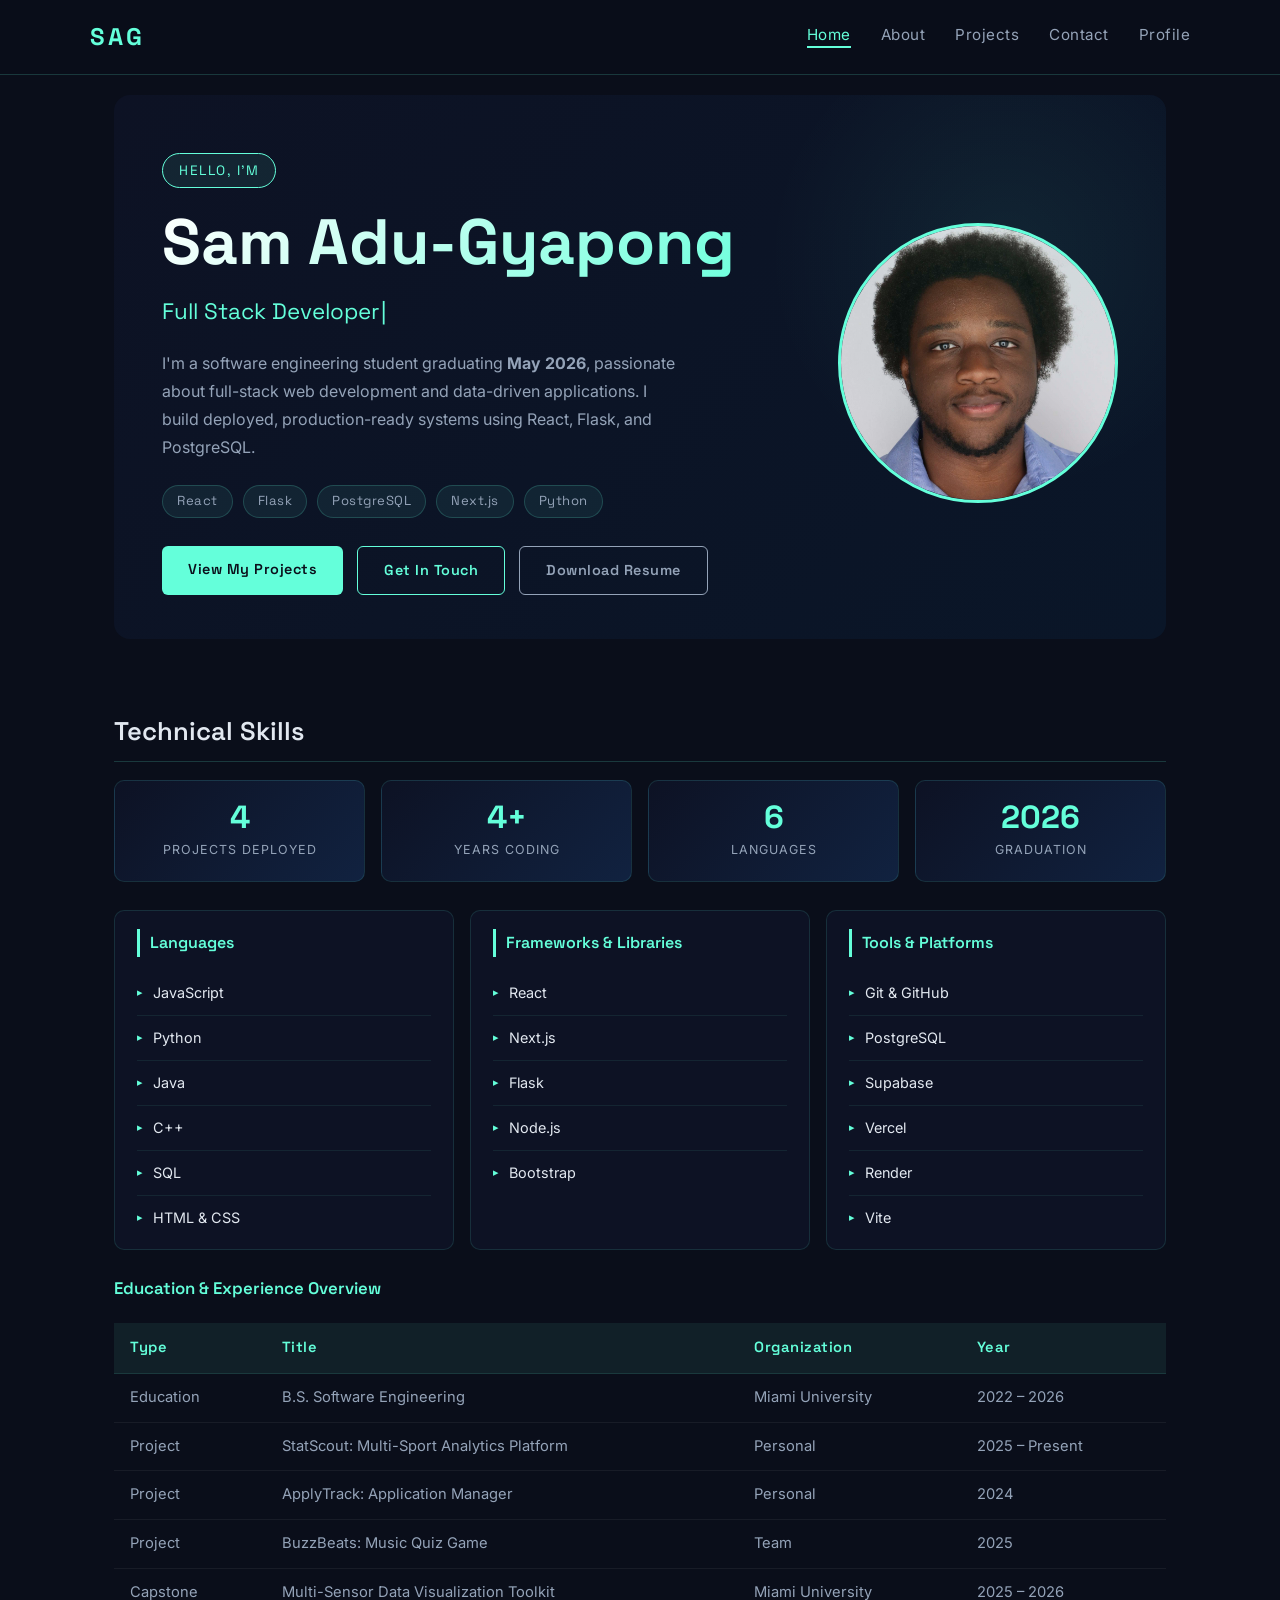
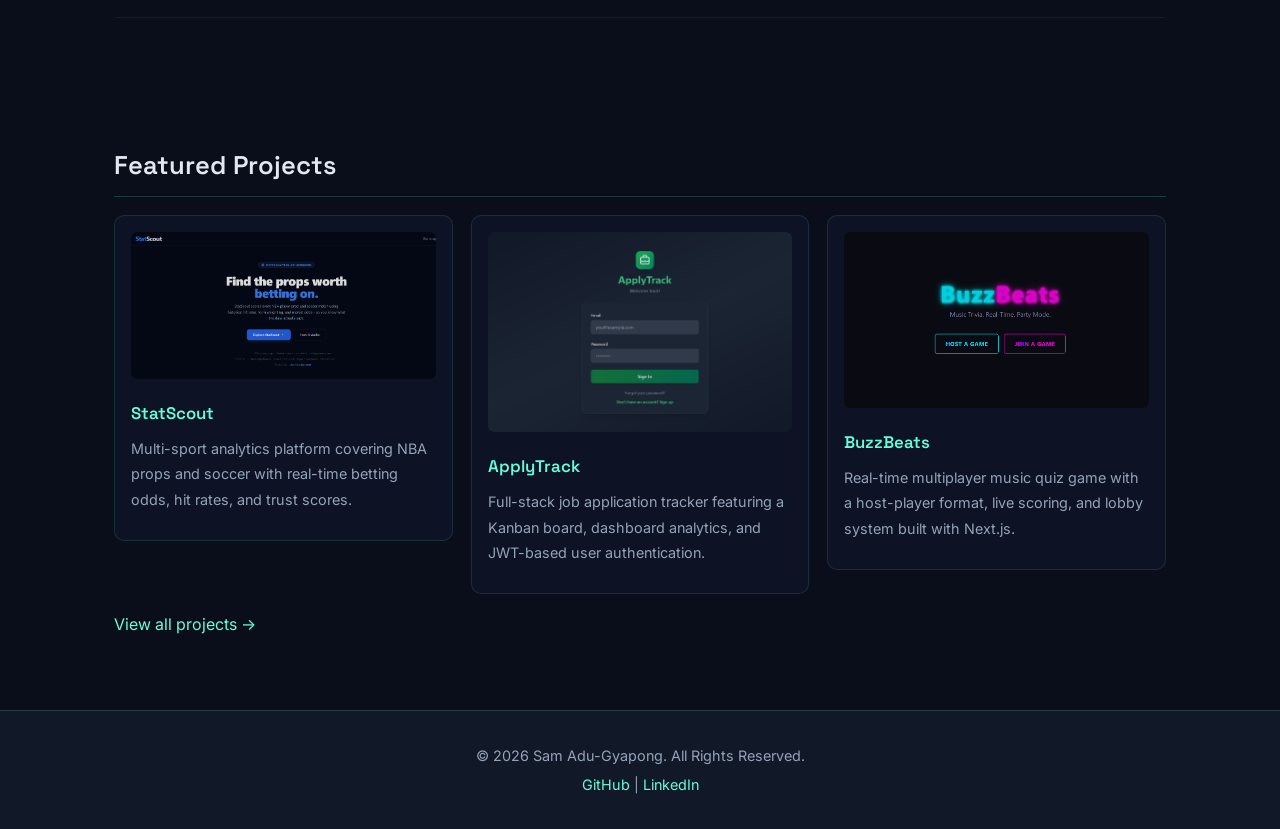
==== commit db4a6cad: "Redesign: remove section borders, richer card depth, hero viewport fit - Remove section wrapper bord" ====
--- a/index.html
+++ b/index.html
@@ -18,8 +18,10 @@
             <div class="logo">SAG</div>
             <ul>
                 <li><a href="index.html">Home</a></li>
+                <li><a href="about.html">About</a></li>
                 <li><a href="projects.html">Projects</a></li>
                 <li><a href="contact.html">Contact</a></li>
+                <li><a href="materialize.html">Profile</a></li>
             </ul>
         </nav>
     </header>
@@ -56,48 +58,35 @@
             </div>
         </section>
 
-        <!-- About Summary -->
-        <section id="about">
-            <h2>About Me</h2>
-            <p>
-                I'm pursuing a <strong>Bachelor's degree in Software Engineering</strong> at Miami University, with an expected graduation date of May 2026.
-                My passion lies in building full-stack web applications that solve real-world problems, ranging from sports analytics platforms to job tracking tools and interactive multiplayer games.
-                I care deeply about writing clean, maintainable code and designing user experiences that feel intuitive and polished.
-                Throughout my academic career, I have taken courses in data structures, algorithms, software design, databases, and machine learning, giving me a strong theoretical foundation to go alongside my hands-on project work.
-                I am most comfortable working in <em>JavaScript and Python</em>, and I have built and deployed multiple full-stack applications using React on the frontend and Flask on the backend.
-                Every project I build gets deployed to the web, because I believe that shipping real, live products is what separates learning from actually doing.
-                I am always pushing myself to learn new tools and frameworks, and I am currently deepening my skills in Next.js, WebSockets, and data engineering pipelines.
-            </p>
-            <p>
-                Outside of coding, I stay active by going to the gym regularly, which helps me maintain the focus and discipline that carries over into my work as a developer.
-                I'm a big sports fan (especially basketball), which is actually what inspired me to build StatScout, my multi-sport analytics platform.
-                I love exploring new music, which led me to create BuzzBeats, a real-time multiplayer music quiz game I built with a few friends.
-                I enjoy hanging out with friends and having conversations about technology, entrepreneurship, and where the industry is headed.
-                I believe the best developers are curious people who are genuinely interested in the problems they are solving, not just the code they are writing.
-                I bring that mindset to every project: I always start by asking <em>"what problem is this solving and for whom?"</em> before writing a single line of code.
-                My goal after graduation is to join a product-focused engineering team where I can continue growing as a developer and contribute to something meaningful.
-            </p>
-
-            <!-- Aside: Quick Facts -->
-            <aside>
-                <h3>Quick Facts</h3>
-                <ul>
-                    <li><strong>Degree:</strong> B.S. Software Engineering</li>
-                    <li><strong>School:</strong> Miami University</li>
-                    <li><strong>Graduation:</strong> May 2026</li>
-                    <li><strong>Location:</strong> Westerville, OH</li>
-                    <li><strong>Open to:</strong> <u>Internships &amp; Full-Time Roles</u></li>
-                </ul>
-            </aside>
-        </section>
-
         <!-- Skills Section -->
         <section id="skills">
             <h2>Technical Skills</h2>
-            <div class="skills-grid">
-                <div class="skill-card">
+
+            <!-- Stats Row -->
+            <div class="stats-row">
+                <div class="stat-item">
+                    <span class="stat-number">4</span>
+                    <span class="stat-label">Projects Deployed</span>
+                </div>
+                <div class="stat-item">
+                    <span class="stat-number">4+</span>
+                    <span class="stat-label">Years Coding</span>
+                </div>
+                <div class="stat-item">
+                    <span class="stat-number">6</span>
+                    <span class="stat-label">Languages</span>
+                </div>
+                <div class="stat-item">
+                    <span class="stat-number">2026</span>
+                    <span class="stat-label">Graduation</span>
+                </div>
+            </div>
+
+            <!-- Skills Icon Grid -->
+            <div class="skills-icon-grid">
+                <div class="skill-col">
                     <h3>Languages</h3>
-                    <ul>
+                    <ul class="skill-icon-list">
                         <li>JavaScript</li>
                         <li>Python</li>
                         <li>Java</li>
@@ -106,9 +95,9 @@
                         <li>HTML &amp; CSS</li>
                     </ul>
                 </div>
-                <div class="skill-card">
+                <div class="skill-col">
                     <h3>Frameworks &amp; Libraries</h3>
-                    <ul>
+                    <ul class="skill-icon-list">
                         <li>React</li>
                         <li>Next.js</li>
                         <li>Flask</li>
@@ -116,9 +105,9 @@
                         <li>Bootstrap</li>
                     </ul>
                 </div>
-                <div class="skill-card">
+                <div class="skill-col">
                     <h3>Tools &amp; Platforms</h3>
-                    <ul>
+                    <ul class="skill-icon-list">
                         <li>Git &amp; GitHub</li>
                         <li>PostgreSQL</li>
                         <li>Supabase</li>
@@ -180,35 +169,38 @@
             <h2>Featured Projects</h2>
             <div class="project-preview-grid">
 
-                <div class="project-preview">
-                    <img src="images/statscout.png" alt="StatScout project screenshot">
-                    <h3>StatScout</h3>
-                    <p>
-                        Multi-sport analytics platform covering NBA props and soccer
-                        with real-time betting odds, hit rates, and trust scores.
-                    </p>
-                    <a href="projects.html">See Details</a>
-                </div>
-
-                <div class="project-preview">
-                    <img src="images/applytrack.png" alt="ApplyTrack project screenshot">
-                    <h3>ApplyTrack</h3>
-                    <p>
-                        Full-stack job application tracker featuring a Kanban board,
-                        dashboard analytics, and JWT-based user authentication.
-                    </p>
-                    <a href="projects.html">See Details</a>
-                </div>
-
-                <div class="project-preview">
-                    <img src="images/buzzbeats.png" alt="BuzzBeats project screenshot">
-                    <h3>BuzzBeats</h3>
-                    <p>
-                        Real-time multiplayer music quiz game with a host-player format,
-                        live scoring, and lobby system built with Next.js.
-                    </p>
-                    <a href="projects.html">See Details</a>
-                </div>
+                <a href="projects.html#statscout" class="project-preview-link">
+                    <div class="project-preview">
+                        <img src="images/statscout.png" alt="StatScout project screenshot">
+                        <h3>StatScout</h3>
+                        <p>
+                            Multi-sport analytics platform covering NBA props and soccer
+                            with real-time betting odds, hit rates, and trust scores.
+                        </p>
+                    </div>
+                </a>
+
+                <a href="projects.html#applytrack" class="project-preview-link">
+                    <div class="project-preview">
+                        <img src="images/applytrack.png" alt="ApplyTrack project screenshot">
+                        <h3>ApplyTrack</h3>
+                        <p>
+                            Full-stack job application tracker featuring a Kanban board,
+                            dashboard analytics, and JWT-based user authentication.
+                        </p>
+                    </div>
+                </a>
+
+                <a href="projects.html#buzzbeats" class="project-preview-link">
+                    <div class="project-preview">
+                        <img src="images/buzzbeats.png" alt="BuzzBeats project screenshot">
+                        <h3>BuzzBeats</h3>
+                        <p>
+                            Real-time multiplayer music quiz game with a host-player format,
+                            live scoring, and lobby system built with Next.js.
+                        </p>
+                    </div>
+                </a>
 
             </div>
             <p><a href="projects.html">View all projects &rarr;</a></p>
--- a/styles.css
+++ b/styles.css
@@ -51,6 +51,11 @@
     margin: 0;
     padding: 0;
     line-height: 1.75;
+    overflow-x: hidden; /* prevent horizontal scroll on all screen sizes */
+}
+
+*, *::before, *::after {
+    box-sizing: border-box;
 }
 
 
@@ -69,7 +74,7 @@
     display: flex;
     justify-content: space-between;
     align-items: center;
-    max-width: 1000px;
+    max-width: 1100px;
     margin: 0 auto;
 }
 
@@ -104,19 +109,19 @@
 
 /* ── Main Content Wrapper ── */
 main {
-    max-width: 1000px;
-    margin: 40px auto;
+    max-width: 1100px;
+    margin: 20px auto;
     padding: 0 24px;
 }
 
 
 /* ── Sections ── */
 section {
-    background-color: var(--bg-section);
-    border: 1px solid var(--border);
+    background-color: transparent;
+    border: none;
     border-radius: 12px;
-    padding: 36px;
-    margin-bottom: 28px;
+    padding: 36px 0;
+    margin-bottom: 12px;
     animation: fadeInUp 0.5s ease both;
 }
 
@@ -263,14 +268,7 @@
 }
 
 
-/* ── Hero Section ── */
-#hero {
-    display: flex;
-    gap: 40px;
-    align-items: center;
-    background: linear-gradient(135deg, var(--bg-section) 0%, #0d1526 100%);
-    padding: 48px 40px;
-}
+/* ── Hero Section (base — overridden by #hero layout block below) ── */
 
 .hero-text {
     flex: 1;
@@ -356,7 +354,111 @@
 }
 
 
-/* ── Skills Grid ── */
+/* ── Stats Row ── */
+.stats-row {
+    display: flex;
+    gap: 16px;
+    flex-wrap: wrap;
+    margin-bottom: 28px;
+}
+
+.stat-item {
+    flex: 1;
+    min-width: 120px;
+    background: linear-gradient(135deg, #0d1224 0%, #112240 100%);
+    border: 1px solid rgba(100, 255, 218, 0.12);
+    border-radius: 10px;
+    padding: 20px 16px;
+    text-align: center;
+    transition: border-color 0.2s ease, transform 0.2s ease;
+}
+
+.stat-item:hover {
+    border-color: var(--accent-cyan);
+    transform: translateY(-3px);
+}
+
+.stat-item .stat-number {
+    display: block;
+    color: var(--accent-cyan);
+    font-family: 'Space Grotesk', sans-serif;
+    font-size: 2em;
+    font-weight: 700;
+    line-height: 1;
+}
+
+.stat-item .stat-label {
+    display: block;
+    color: var(--text-muted);
+    font-size: 0.78em;
+    text-transform: uppercase;
+    letter-spacing: 1px;
+    margin-top: 6px;
+}
+
+
+/* ── Skills Icon Grid ── */
+.skills-icon-grid {
+    display: flex;
+    gap: 16px;
+    flex-wrap: wrap;
+    margin-bottom: 24px;
+}
+
+.skill-col {
+    flex: 1;
+    min-width: 160px;
+    background-color: #0d1224;
+    border: 1px solid rgba(100, 255, 218, 0.12);
+    border-radius: 10px;
+    padding: 18px 22px;
+    transition: border-color 0.2s ease, transform 0.2s ease;
+}
+
+.skill-col:hover {
+    border-color: rgba(100, 255, 218, 0.35);
+    transform: translateY(-3px);
+}
+
+.skill-col h3 {
+    margin-top: 0;
+    margin-bottom: 14px;
+    border-left: 3px solid var(--accent-cyan);
+    padding-left: 10px;
+    font-size: 1em;
+}
+
+.skill-icon-list {
+    list-style: none;
+    padding: 0;
+    margin: 0;
+}
+
+.skill-icon-list li {
+    padding: 9px 0;
+    border-bottom: 1px solid rgba(100, 255, 218, 0.08);
+    color: var(--text-primary);
+    font-size: 0.9em;
+    display: flex;
+    align-items: center;
+    gap: 10px;
+    margin-bottom: 0;
+}
+
+.skill-icon-list li:last-child {
+    border-bottom: none;
+    padding-bottom: 0;
+}
+
+.skill-icon-list li::before {
+    content: '▸';
+    color: var(--accent-cyan);
+    font-size: 0.75em;
+    flex-shrink: 0;
+}
+
+
+/* ── Skills Grid (legacy, kept for backward compat) ── */
 .skills-grid {
     display: flex;
     gap: 16px;
@@ -395,8 +497,8 @@
 .project-preview {
     flex: 1;
     min-width: 200px;
-    background-color: var(--bg-card);
-    border: 1px solid var(--border);
+    background-color: #0d1224;
+    border: 1px solid rgba(100, 255, 218, 0.12);
     border-radius: 10px;
     padding: 16px;
     transition: border-color 0.2s ease, transform 0.2s ease;
@@ -434,10 +536,10 @@
 article.project-card {
     display: flex;
     gap: 28px;
-    margin-bottom: 28px;
+    margin-bottom: 20px;
     padding: 28px;
-    background-color: var(--bg-card);
-    border: 1px solid var(--border);
+    background-color: #0d1224;
+    border: 1px solid rgba(100, 255, 218, 0.12);
     border-radius: 12px;
     transition: border-color 0.2s ease, transform 0.2s ease;
 }
@@ -445,6 +547,14 @@
 article.project-card:hover {
     border-color: var(--accent-cyan);
     transform: translateY(-3px);
+}
+
+.project-image {
+    display: flex;
+    flex-direction: column;
+    align-items: center;
+    gap: 12px;
+    flex-shrink: 0;
 }
 
 .project-image img {
@@ -454,6 +564,28 @@
     opacity: 0.85;
 }
 
+/* Live site button under the project image */
+.project-live-link {
+    display: block;
+    width: 220px;
+    text-align: center;
+    background-color: var(--accent-cyan);
+    color: #0a0e1a;
+    padding: 9px 0;
+    border-radius: 6px;
+    font-family: 'Space Grotesk', sans-serif;
+    font-size: 0.85em;
+    font-weight: 700;
+    letter-spacing: 0.3px;
+    transition: transform 0.2s ease, box-shadow 0.2s ease;
+}
+
+.project-live-link:hover {
+    transform: translateY(-2px);
+    box-shadow: 0 4px 14px rgba(100, 255, 218, 0.3);
+    color: #0a0e1a;
+}
+
 .project-tech {
     color: var(--accent-cyan);
     font-style: italic;
@@ -481,12 +613,12 @@
     transition: transform 0.2s ease, box-shadow 0.2s ease;
 }
 
-.project-links a:first-child {
+.project-link-primary {
     background-color: var(--accent-cyan);
     color: #0a0e1a;
 }
 
-.project-links a:last-child {
+.project-link-secondary {
     border: 1px solid var(--border);
     color: var(--text-muted);
 }
@@ -495,6 +627,16 @@
     transform: translateY(-2px);
     box-shadow: 0 4px 14px rgba(100, 255, 218, 0.2);
     color: inherit;
+}
+
+
+/* ── Clickable project preview card ── */
+a.project-preview-link {
+    display: block;
+    text-decoration: none;
+    color: inherit;
+    flex: 1;
+    min-width: 200px;
 }
 
 
@@ -618,9 +760,11 @@
     display: flex;
     gap: 48px;
     align-items: center;
-    padding: 80px 48px;
+    padding: 44px 48px;
     position: relative;
     overflow: hidden;
+    background: linear-gradient(135deg, #0d1224 0%, #0a1628 100%);
+    border-radius: 16px;
 }
 
 /* Decorative radial glow behind the name */
@@ -738,3 +882,179 @@
     font-family: 'Space Grotesk', sans-serif;
     font-size: 0.95em;
 }
+
+
+/* ============================================
+   RESPONSIVE — Tablet (max 768px)
+   ============================================ */
+@media (max-width: 768px) {
+
+    /* Nav: tighten spacing */
+    header {
+        padding: 14px 20px;
+    }
+
+    nav ul {
+        gap: 16px;
+    }
+
+    .logo {
+        font-size: 1.2em;
+    }
+
+    /* Main padding */
+    main {
+        margin: 20px auto;
+        padding: 0 16px;
+    }
+
+    section {
+        padding: 24px 20px;
+    }
+
+    /* Hero: stack vertically */
+    #hero {
+        flex-direction: column-reverse;
+        text-align: center;
+        padding: 32px 24px;
+        gap: 20px;
+    }
+
+    #hero h1 {
+        font-size: 2.6em;
+    }
+
+    #hero #hero-subtitle {
+        font-size: 1.1em;
+    }
+
+    .hero-text p:not(.hero-greeting) {
+        max-width: 100%;
+    }
+
+    .hero-links {
+        justify-content: center;
+    }
+
+    .hero-tech-tags {
+        justify-content: center;
+    }
+
+    .hero-image img {
+        width: 160px;
+        height: 160px;
+    }
+
+    /* Stats row: two columns on tablet */
+    .stats-row {
+        gap: 12px;
+    }
+
+    .stat-item {
+        min-width: calc(50% - 8px);
+    }
+
+    /* Skills grids: single column, full width */
+    .skills-grid,
+    .skills-icon-grid {
+        flex-direction: column;
+    }
+
+    .skill-card,
+    .skill-col {
+        min-width: 0;
+        width: 100%;
+    }
+
+    /* Project previews: single column */
+    .project-preview-grid {
+        flex-direction: column;
+    }
+
+    .project-preview {
+        min-width: 0;
+        width: 100%;
+    }
+
+    /* Project cards: stack image above details */
+    article.project-card {
+        flex-direction: column;
+    }
+
+    .project-image {
+        width: 100%;
+    }
+
+    .project-image img {
+        width: 100%;
+        max-height: 220px;
+        object-fit: cover;
+    }
+
+    .project-live-link {
+        width: 100%;
+    }
+
+    /* Contact: stack form above info */
+    #contact-content {
+        flex-direction: column;
+    }
+
+    /* Tables: scroll horizontally instead of overflowing */
+    table {
+        display: block;
+        overflow-x: auto;
+        white-space: nowrap;
+    }
+}
+
+
+/* ============================================
+   RESPONSIVE — Mobile (max 480px)
+   ============================================ */
+@media (max-width: 480px) {
+
+    /* Nav: smaller links */
+    nav ul {
+        gap: 12px;
+    }
+
+    nav ul li a {
+        font-size: 0.85em;
+    }
+
+    /* Hero */
+    #hero h1 {
+        font-size: 2em;
+    }
+
+    .hero-links {
+        flex-direction: column;
+        align-items: center;
+    }
+
+    .hero-links a {
+        width: 100%;
+        text-align: center;
+    }
+
+    /* Skills and project previews already single column from 768px breakpoint */
+
+    /* Section headings */
+    h1 {
+        font-size: 1.8em;
+    }
+
+    h2 {
+        font-size: 1.3em;
+    }
+
+    /* Back to top: smaller, closer to edge */
+    #back-to-top {
+        bottom: 20px;
+        right: 20px;
+        width: 38px;
+        height: 38px;
+        font-size: 1.2em;
+    }
+}
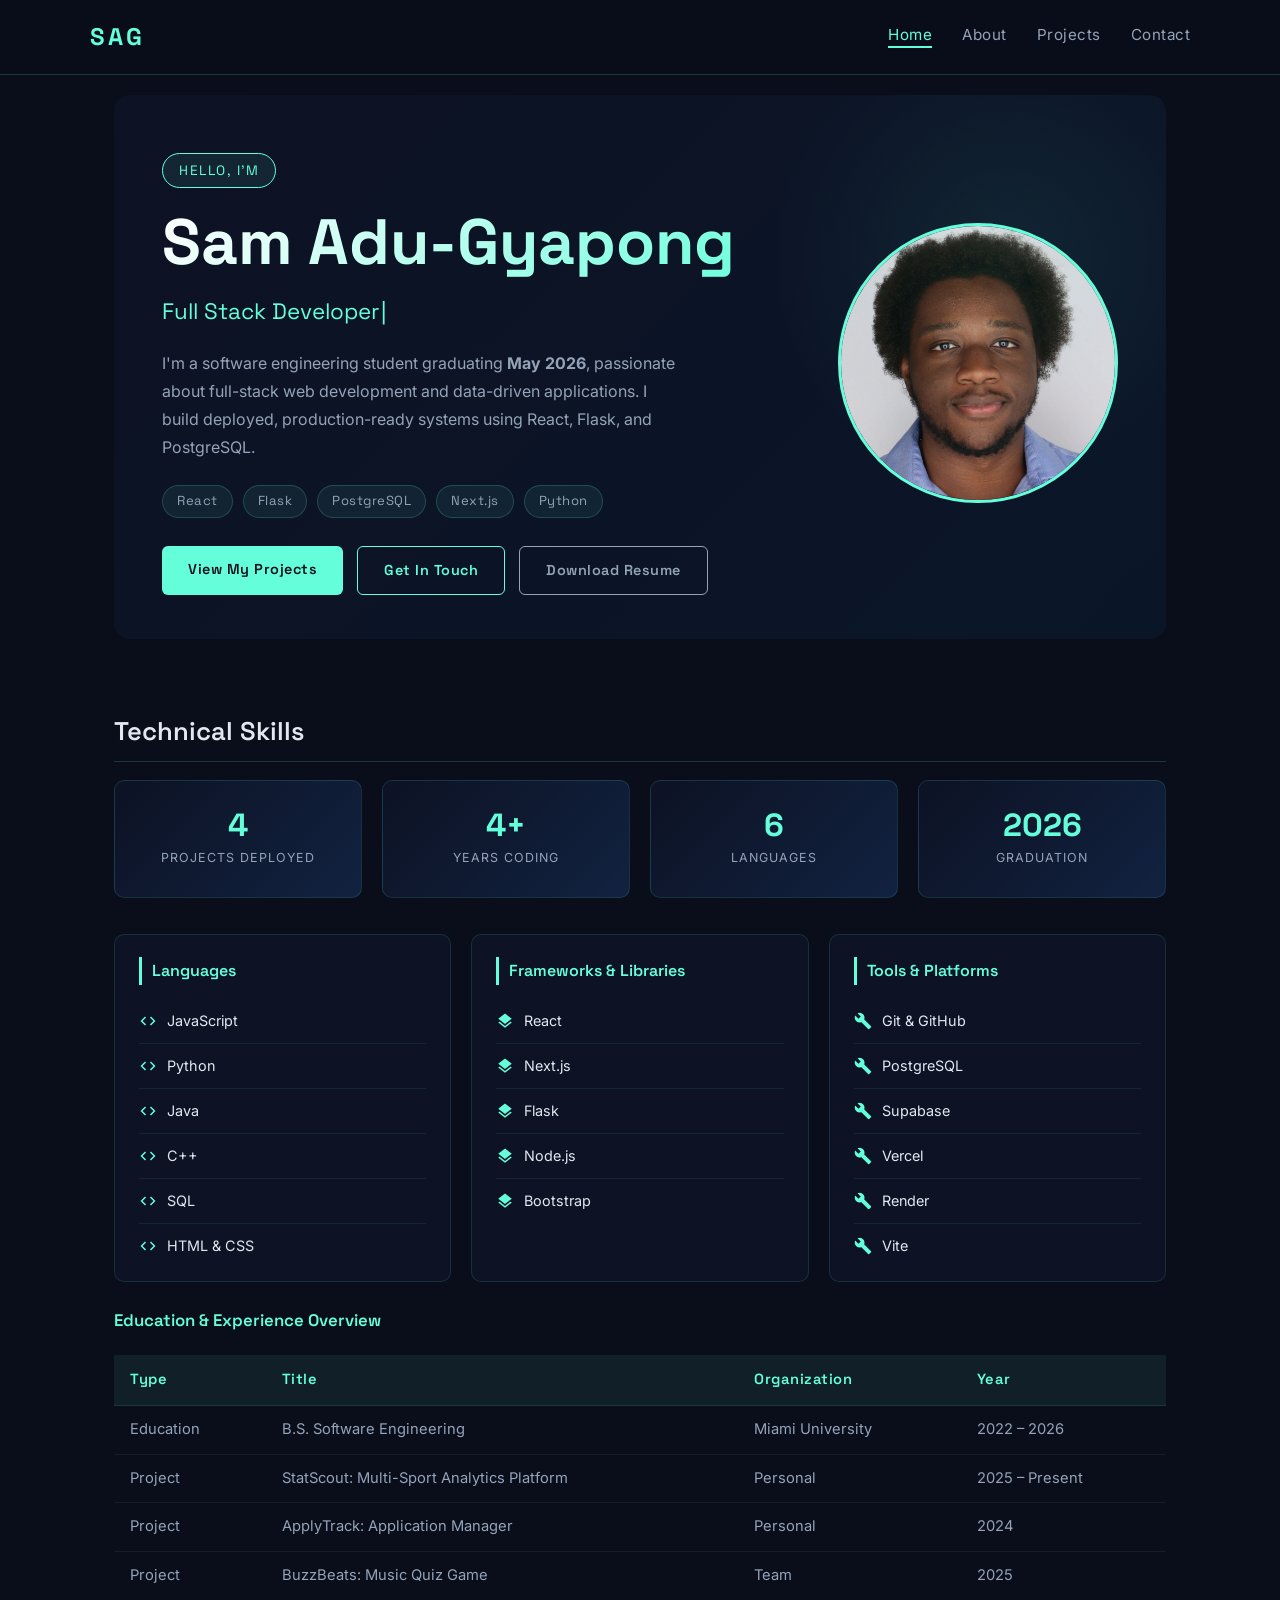
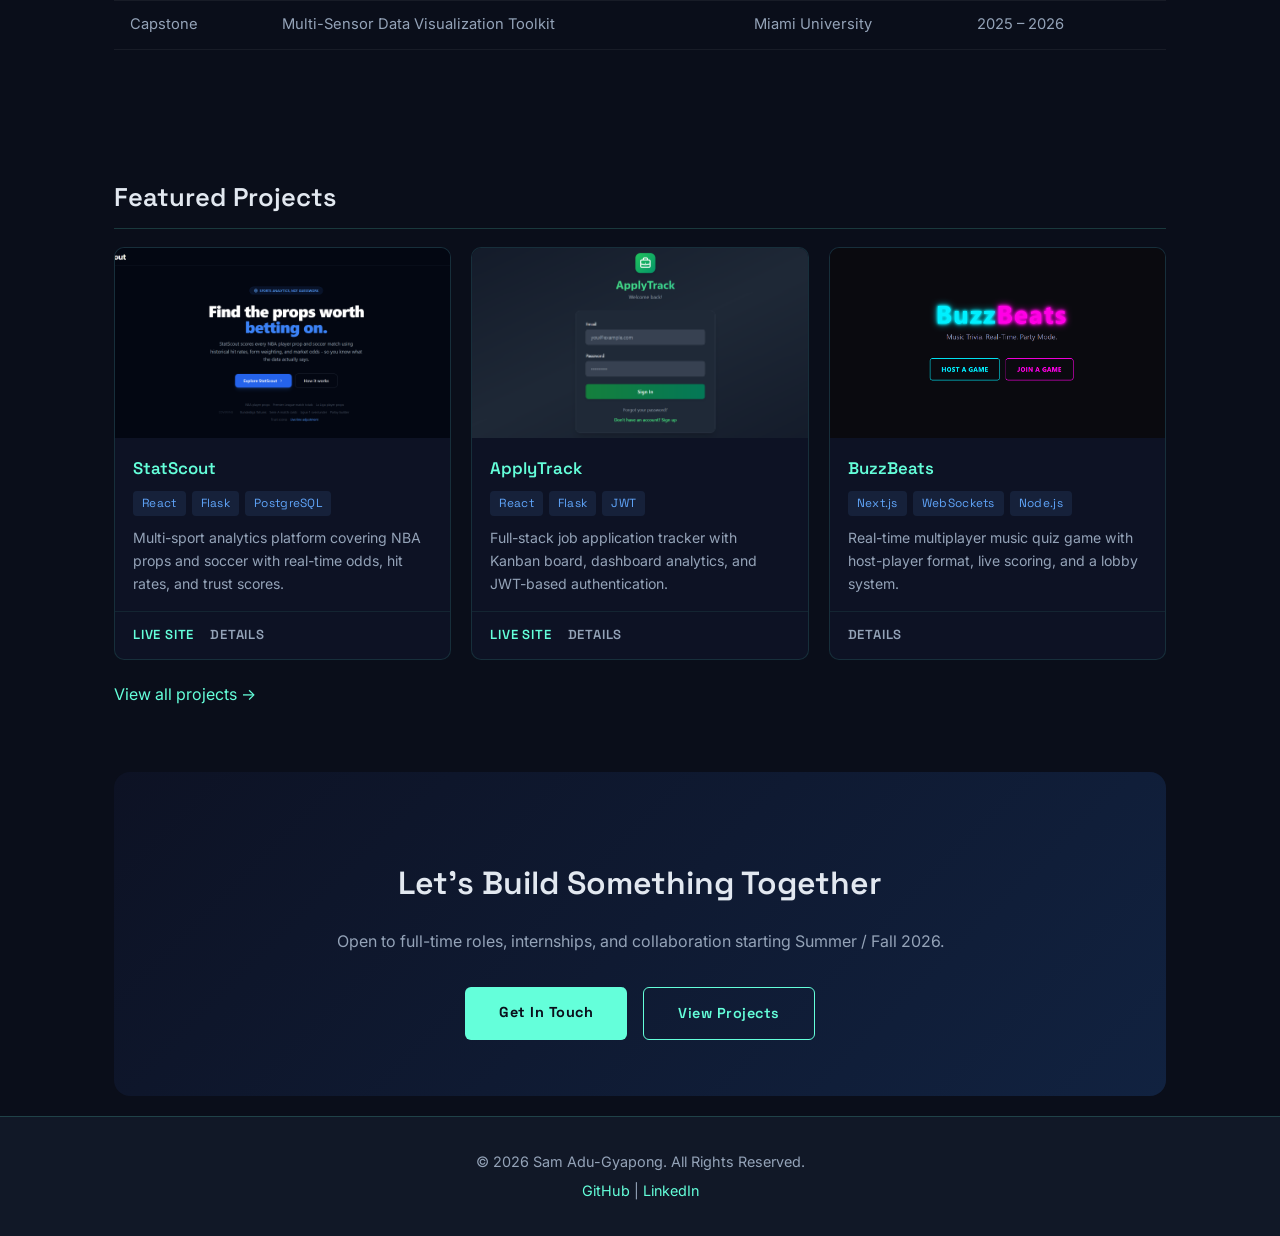
==== commit 2a9a3ee8: "Portfolio redesign: icons, card redesign, CTA, remove materialize page - Add Material Icons to skill" ====
--- a/index.html
+++ b/index.html
@@ -8,6 +8,7 @@
     <link rel="preconnect" href="https://fonts.googleapis.com">
     <link rel="preconnect" href="https://fonts.gstatic.com" crossorigin>
     <link href="https://fonts.googleapis.com/css2?family=Space+Grotesk:wght@300;400;600;700&family=Inter:wght@300;400;500&display=swap" rel="stylesheet">
+    <link href="https://fonts.googleapis.com/icon?family=Material+Icons" rel="stylesheet">
     <link rel="stylesheet" href="styles.css">
 </head>
 <body>
@@ -21,7 +22,7 @@
                 <li><a href="about.html">About</a></li>
                 <li><a href="projects.html">Projects</a></li>
                 <li><a href="contact.html">Contact</a></li>
-                <li><a href="materialize.html">Profile</a></li>
+                
             </ul>
         </nav>
     </header>
@@ -87,33 +88,33 @@
                 <div class="skill-col">
                     <h3>Languages</h3>
                     <ul class="skill-icon-list">
-                        <li>JavaScript</li>
-                        <li>Python</li>
-                        <li>Java</li>
-                        <li>C++</li>
-                        <li>SQL</li>
-                        <li>HTML &amp; CSS</li>
+                        <li><i class="material-icons">code</i>JavaScript</li>
+                        <li><i class="material-icons">code</i>Python</li>
+                        <li><i class="material-icons">code</i>Java</li>
+                        <li><i class="material-icons">code</i>C++</li>
+                        <li><i class="material-icons">code</i>SQL</li>
+                        <li><i class="material-icons">code</i>HTML &amp; CSS</li>
                     </ul>
                 </div>
                 <div class="skill-col">
                     <h3>Frameworks &amp; Libraries</h3>
                     <ul class="skill-icon-list">
-                        <li>React</li>
-                        <li>Next.js</li>
-                        <li>Flask</li>
-                        <li>Node.js</li>
-                        <li>Bootstrap</li>
+                        <li><i class="material-icons">layers</i>React</li>
+                        <li><i class="material-icons">layers</i>Next.js</li>
+                        <li><i class="material-icons">layers</i>Flask</li>
+                        <li><i class="material-icons">layers</i>Node.js</li>
+                        <li><i class="material-icons">layers</i>Bootstrap</li>
                     </ul>
                 </div>
                 <div class="skill-col">
                     <h3>Tools &amp; Platforms</h3>
                     <ul class="skill-icon-list">
-                        <li>Git &amp; GitHub</li>
-                        <li>PostgreSQL</li>
-                        <li>Supabase</li>
-                        <li>Vercel</li>
-                        <li>Render</li>
-                        <li>Vite</li>
+                        <li><i class="material-icons">build</i>Git &amp; GitHub</li>
+                        <li><i class="material-icons">build</i>PostgreSQL</li>
+                        <li><i class="material-icons">build</i>Supabase</li>
+                        <li><i class="material-icons">build</i>Vercel</li>
+                        <li><i class="material-icons">build</i>Render</li>
+                        <li><i class="material-icons">build</i>Vite</li>
                     </ul>
                 </div>
             </div>
@@ -169,41 +170,74 @@
             <h2>Featured Projects</h2>
             <div class="project-preview-grid">
 
-                <a href="projects.html#statscout" class="project-preview-link">
-                    <div class="project-preview">
+                <div class="project-preview" data-href="projects.html#statscout">
+                    <div class="project-preview-image">
                         <img src="images/statscout.png" alt="StatScout project screenshot">
+                    </div>
+                    <div class="project-preview-content">
                         <h3>StatScout</h3>
-                        <p>
-                            Multi-sport analytics platform covering NBA props and soccer
-                            with real-time betting odds, hit rates, and trust scores.
-                        </p>
-                    </div>
-                </a>
-
-                <a href="projects.html#applytrack" class="project-preview-link">
-                    <div class="project-preview">
+                        <div class="project-tech-badges">
+                            <span class="project-tech-badge">React</span>
+                            <span class="project-tech-badge">Flask</span>
+                            <span class="project-tech-badge">PostgreSQL</span>
+                        </div>
+                        <p>Multi-sport analytics platform covering NBA props and soccer with real-time odds, hit rates, and trust scores.</p>
+                    </div>
+                    <div class="project-preview-action">
+                        <a href="https://statscout.vercel.app/" target="_blank">Live Site</a>
+                        <a href="projects.html#statscout">Details</a>
+                    </div>
+                </div>
+
+                <div class="project-preview" data-href="projects.html#applytrack">
+                    <div class="project-preview-image">
                         <img src="images/applytrack.png" alt="ApplyTrack project screenshot">
+                    </div>
+                    <div class="project-preview-content">
                         <h3>ApplyTrack</h3>
-                        <p>
-                            Full-stack job application tracker featuring a Kanban board,
-                            dashboard analytics, and JWT-based user authentication.
-                        </p>
-                    </div>
-                </a>
-
-                <a href="projects.html#buzzbeats" class="project-preview-link">
-                    <div class="project-preview">
+                        <div class="project-tech-badges">
+                            <span class="project-tech-badge">React</span>
+                            <span class="project-tech-badge">Flask</span>
+                            <span class="project-tech-badge">JWT</span>
+                        </div>
+                        <p>Full-stack job application tracker with Kanban board, dashboard analytics, and JWT-based authentication.</p>
+                    </div>
+                    <div class="project-preview-action">
+                        <a href="https://job-tracker-three-ochre.vercel.app/" target="_blank">Live Site</a>
+                        <a href="projects.html#applytrack">Details</a>
+                    </div>
+                </div>
+
+                <div class="project-preview" data-href="projects.html#buzzbeats">
+                    <div class="project-preview-image">
                         <img src="images/buzzbeats.png" alt="BuzzBeats project screenshot">
+                    </div>
+                    <div class="project-preview-content">
                         <h3>BuzzBeats</h3>
-                        <p>
-                            Real-time multiplayer music quiz game with a host-player format,
-                            live scoring, and lobby system built with Next.js.
-                        </p>
-                    </div>
-                </a>
+                        <div class="project-tech-badges">
+                            <span class="project-tech-badge">Next.js</span>
+                            <span class="project-tech-badge">WebSockets</span>
+                            <span class="project-tech-badge">Node.js</span>
+                        </div>
+                        <p>Real-time multiplayer music quiz game with host-player format, live scoring, and a lobby system.</p>
+                    </div>
+                    <div class="project-preview-action">
+                        <a href="projects.html#buzzbeats">Details</a>
+                    </div>
+                </div>
 
             </div>
             <p><a href="projects.html">View all projects &rarr;</a></p>
+        </section>
+
+        <!-- CTA Section -->
+        <section id="cta">
+            <h2>Let's Build Something Together</h2>
+            <p>Open to full-time roles, internships, and collaboration starting Summer / Fall 2026.</p>
+            <div class="cta-links">
+                <a href="contact.html" class="cta-btn-filled">Get In Touch</a>
+                <a href="projects.html" class="cta-btn-outline">View Projects</a>
+            </div>
         </section>
 
     </main>
--- a/styles.css
+++ b/styles.css
@@ -357,9 +357,9 @@
 /* ── Stats Row ── */
 .stats-row {
     display: flex;
-    gap: 16px;
+    gap: 20px;
     flex-wrap: wrap;
-    margin-bottom: 28px;
+    margin-bottom: 36px;
 }
 
 .stat-item {
@@ -368,7 +368,7 @@
     background: linear-gradient(135deg, #0d1224 0%, #112240 100%);
     border: 1px solid rgba(100, 255, 218, 0.12);
     border-radius: 10px;
-    padding: 20px 16px;
+    padding: 28px 20px;
     text-align: center;
     transition: border-color 0.2s ease, transform 0.2s ease;
 }
@@ -400,7 +400,7 @@
 /* ── Skills Icon Grid ── */
 .skills-icon-grid {
     display: flex;
-    gap: 16px;
+    gap: 20px;
     flex-wrap: wrap;
     margin-bottom: 24px;
 }
@@ -411,7 +411,7 @@
     background-color: #0d1224;
     border: 1px solid rgba(100, 255, 218, 0.12);
     border-radius: 10px;
-    padding: 18px 22px;
+    padding: 22px 24px;
     transition: border-color 0.2s ease, transform 0.2s ease;
 }
 
@@ -451,10 +451,14 @@
 }
 
 .skill-icon-list li::before {
-    content: '▸';
-    color: var(--accent-cyan);
-    font-size: 0.75em;
+    content: none;
+}
+
+.skill-icon-list li i.material-icons {
+    color: var(--accent-cyan);
+    font-size: 18px;
     flex-shrink: 0;
+    vertical-align: middle;
 }
 
 
@@ -490,45 +494,99 @@
 /* ── Project Preview Grid (Home Page) ── */
 .project-preview-grid {
     display: flex;
-    gap: 18px;
+    gap: 20px;
     flex-wrap: wrap;
+    margin-bottom: 20px;
 }
 
 .project-preview {
     flex: 1;
-    min-width: 200px;
+    min-width: 220px;
     background-color: #0d1224;
     border: 1px solid rgba(100, 255, 218, 0.12);
     border-radius: 10px;
-    padding: 16px;
-    transition: border-color 0.2s ease, transform 0.2s ease;
+    overflow: hidden;
+    display: flex;
+    flex-direction: column;
+    cursor: pointer;
+    transition: border-color 0.25s ease, transform 0.25s ease, box-shadow 0.25s ease;
 }
 
 .project-preview:hover {
     border-color: var(--accent-cyan);
-    transform: translateY(-4px);
-}
-
-.project-preview img {
+    transform: translateY(-5px);
+    box-shadow: 0 12px 36px rgba(0, 0, 0, 0.4);
+}
+
+.project-preview-image img {
     width: 100%;
-    border-radius: 6px;
-    margin-bottom: 12px;
-    opacity: 0.85;
-    transition: opacity 0.2s ease;
-}
-
-.project-preview:hover img {
-    opacity: 1;
-}
-
-.project-preview h3 {
+    height: 190px;
+    object-fit: cover;
+    display: block;
+    transition: opacity 0.25s ease;
+}
+
+.project-preview:hover .project-preview-image img {
+    opacity: 0.9;
+}
+
+.project-preview-content {
+    padding: 16px 18px;
+    flex: 1;
+}
+
+.project-preview-content h3 {
     margin: 0 0 8px 0;
-}
-
-.project-preview p {
-    color: var(--text-muted);
-    font-size: 0.9em;
-    margin: 0 0 12px 0;
+    font-size: 1.05em;
+}
+
+.project-preview-content p {
+    color: var(--text-muted);
+    font-size: 0.88em;
+    margin: 0;
+    line-height: 1.65;
+}
+
+.project-tech-badges {
+    display: flex;
+    flex-wrap: wrap;
+    gap: 6px;
+    margin-bottom: 10px;
+}
+
+.project-tech-badge {
+    background: rgba(96, 165, 250, 0.1);
+    color: var(--accent-blue);
+    border-radius: 4px;
+    padding: 2px 9px;
+    font-size: 0.74em;
+    font-family: 'Space Grotesk', sans-serif;
+    letter-spacing: 0.3px;
+}
+
+.project-preview-action {
+    padding: 12px 18px;
+    border-top: 1px solid rgba(100, 255, 218, 0.08);
+    display: flex;
+    gap: 16px;
+}
+
+.project-preview-action a {
+    font-size: 0.82em;
+    font-family: 'Space Grotesk', sans-serif;
+    font-weight: 600;
+    text-transform: uppercase;
+    letter-spacing: 0.8px;
+    color: var(--accent-cyan);
+    transition: color 0.2s ease;
+}
+
+.project-preview-action a:last-child {
+    color: var(--text-muted);
+}
+
+.project-preview-action a:hover {
+    color: var(--accent-cyan) !important;
 }
 
 
@@ -637,6 +695,73 @@
     color: inherit;
     flex: 1;
     min-width: 200px;
+}
+
+
+/* ── CTA Section ── */
+#cta {
+    text-align: center;
+    padding: 56px 48px;
+    background: linear-gradient(135deg, #0d1224 0%, #112240 100%);
+    border-radius: 16px;
+    margin-top: 8px;
+}
+
+#cta h2 {
+    border: none;
+    padding: 0;
+    font-size: 2em;
+    margin-bottom: 12px;
+}
+
+#cta > p {
+    color: var(--text-muted);
+    margin-bottom: 32px;
+    font-size: 1em;
+}
+
+.cta-links {
+    display: flex;
+    gap: 16px;
+    justify-content: center;
+    flex-wrap: wrap;
+}
+
+.cta-btn-filled {
+    background-color: var(--accent-cyan);
+    color: #0a0e1a;
+    padding: 13px 34px;
+    border-radius: 6px;
+    font-family: 'Space Grotesk', sans-serif;
+    font-weight: 700;
+    font-size: 0.9em;
+    letter-spacing: 0.5px;
+    transition: transform 0.2s ease, box-shadow 0.2s ease;
+}
+
+.cta-btn-filled:hover {
+    transform: translateY(-2px);
+    box-shadow: 0 6px 20px rgba(100, 255, 218, 0.3);
+    color: #0a0e1a;
+}
+
+.cta-btn-outline {
+    background: transparent;
+    border: 1px solid var(--accent-cyan);
+    color: var(--accent-cyan);
+    padding: 13px 34px;
+    border-radius: 6px;
+    font-family: 'Space Grotesk', sans-serif;
+    font-weight: 600;
+    font-size: 0.9em;
+    letter-spacing: 0.5px;
+    transition: background-color 0.2s ease, transform 0.2s ease;
+}
+
+.cta-btn-outline:hover {
+    background-color: rgba(100, 255, 218, 0.08);
+    transform: translateY(-2px);
+    color: var(--accent-cyan);
 }
 
 
@@ -947,7 +1072,7 @@
 
     /* Stats row: two columns on tablet */
     .stats-row {
-        gap: 12px;
+        gap: 14px;
     }
 
     .stat-item {
@@ -964,6 +1089,15 @@
     .skill-col {
         min-width: 0;
         width: 100%;
+    }
+
+    /* CTA */
+    #cta {
+        padding: 40px 24px;
+    }
+
+    #cta h2 {
+        font-size: 1.6em;
     }
 
     /* Project previews: single column */
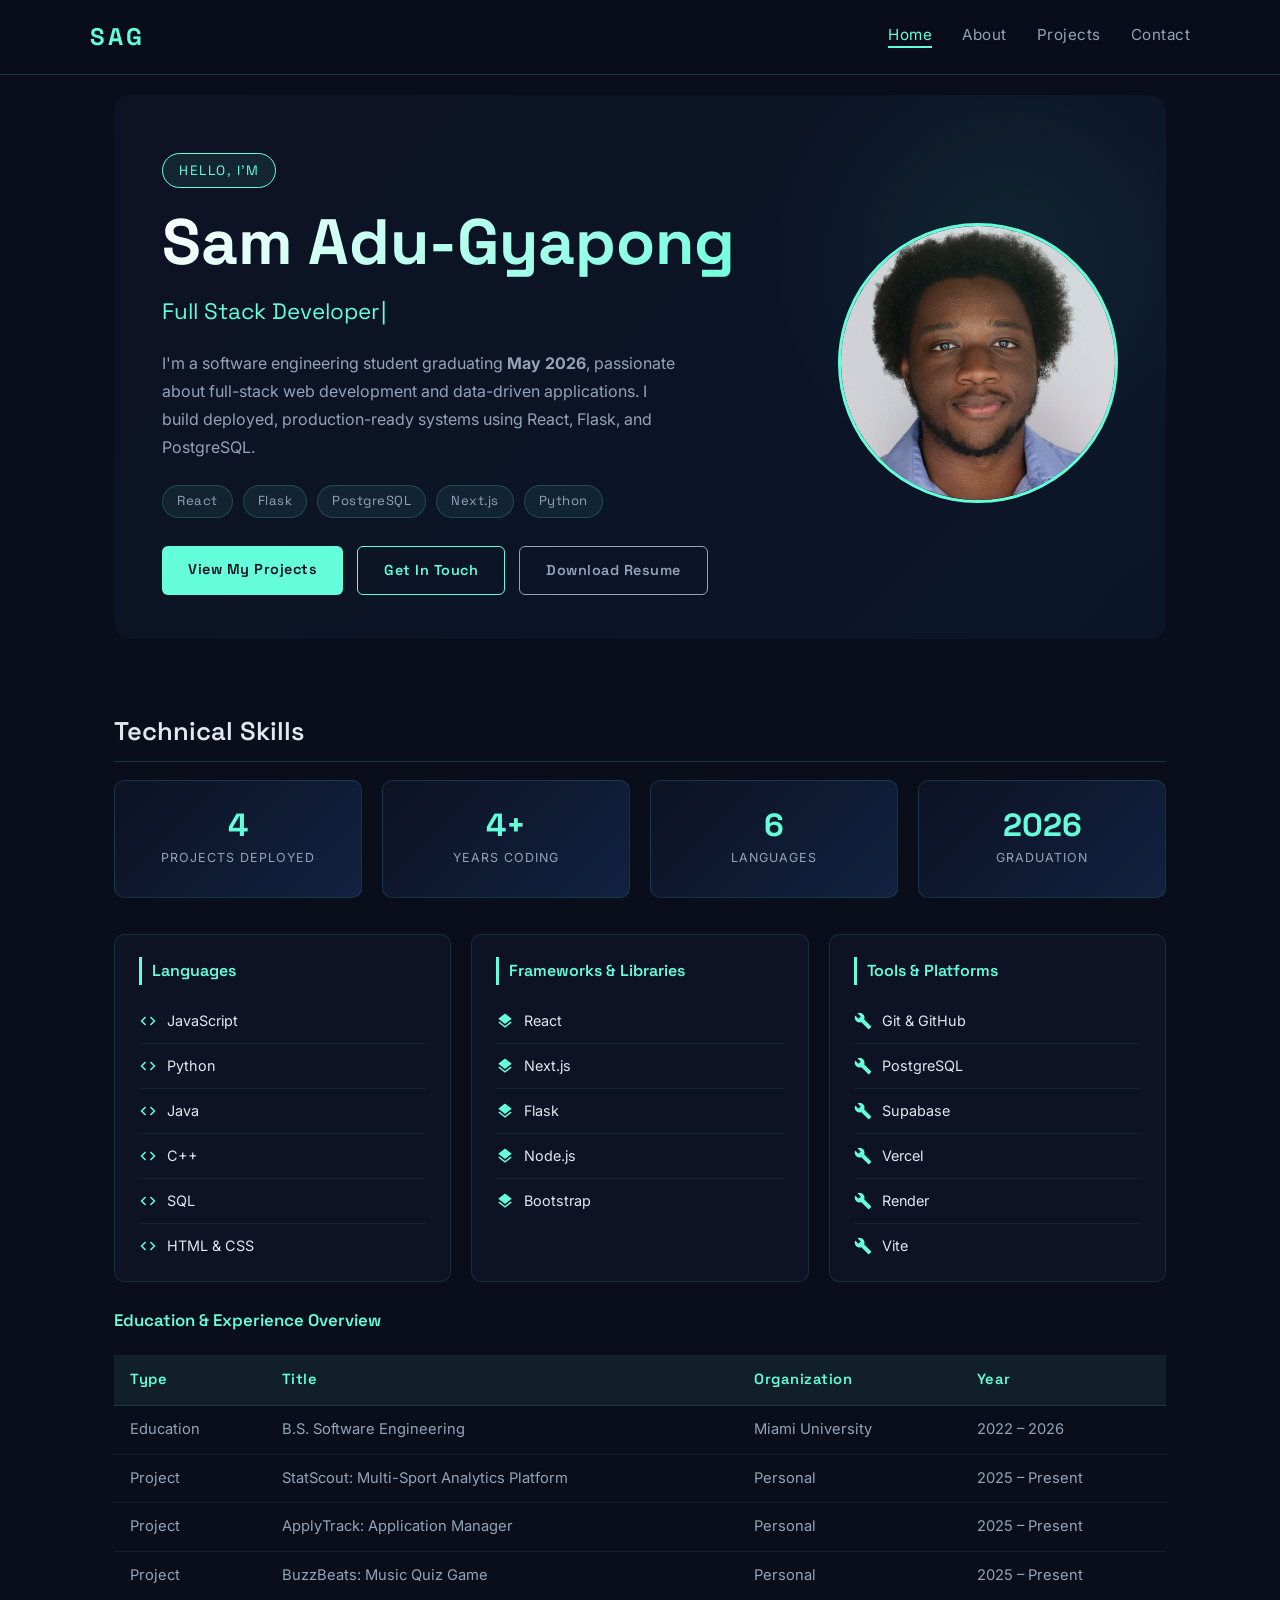
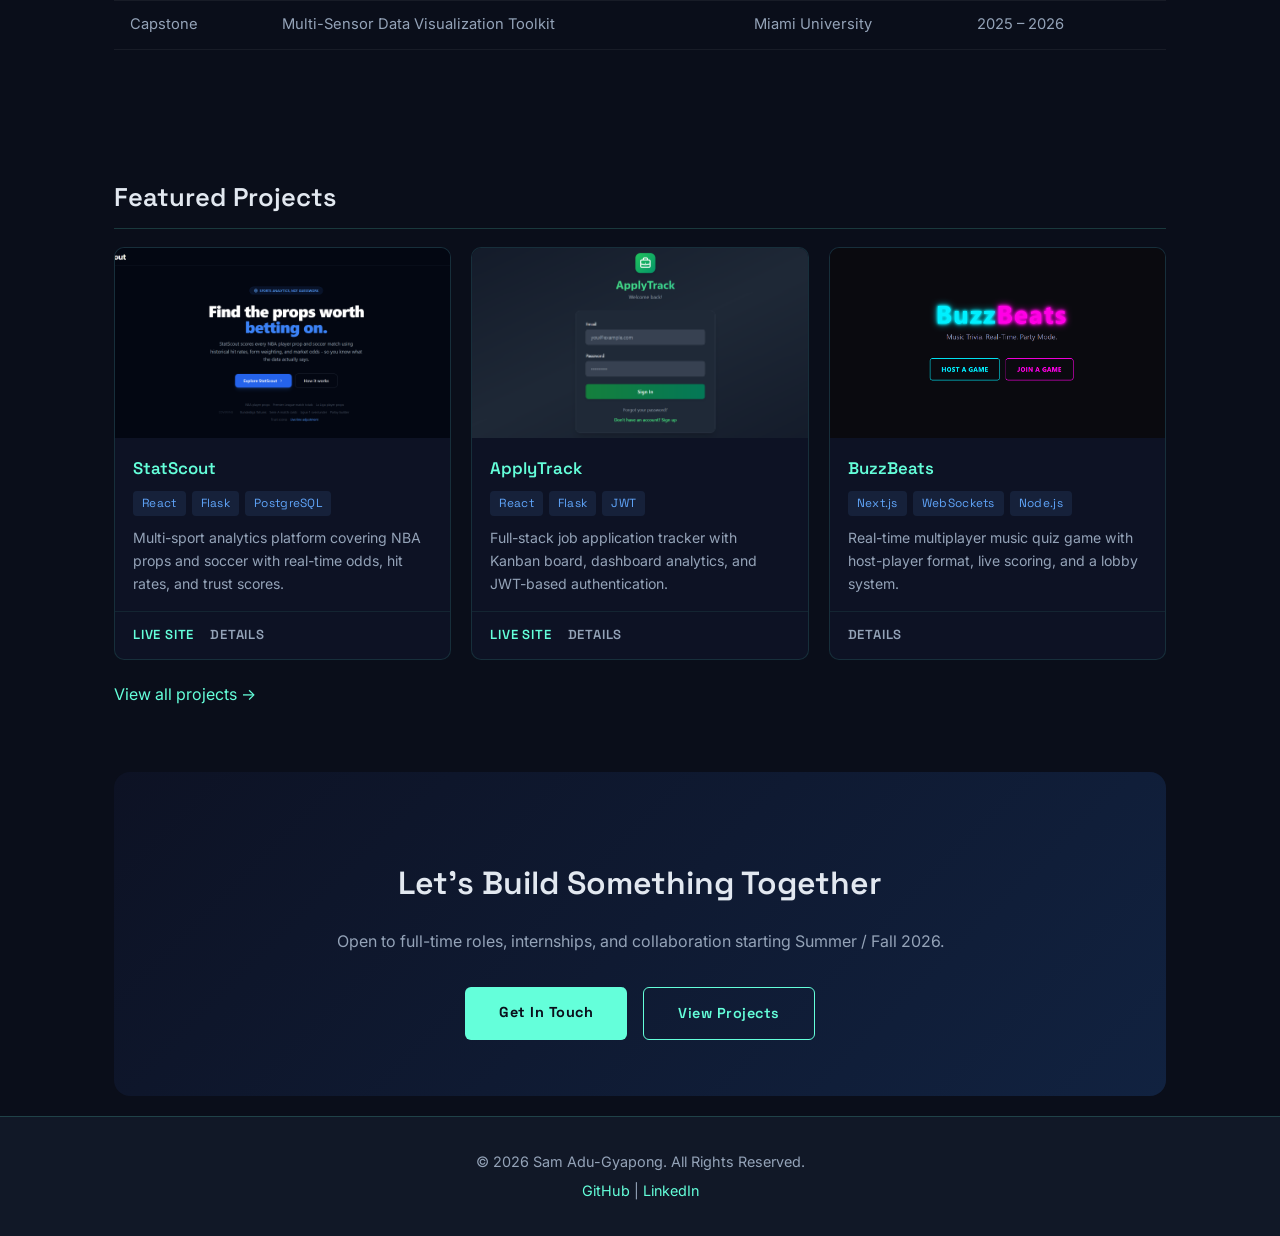
==== commit 2dfbf930: "Update table: ApplyTrack/BuzzBeats to 2025-Present, BuzzBeats org to Personal" ====
--- a/index.html
+++ b/index.html
@@ -147,13 +147,13 @@
                         <td>Project</td>
                         <td>ApplyTrack: Application Manager</td>
                         <td>Personal</td>
-                        <td>2024</td>
+                        <td>2025 &ndash; Present</td>
                     </tr>
                     <tr>
                         <td>Project</td>
                         <td>BuzzBeats: Music Quiz Game</td>
-                        <td>Team</td>
-                        <td>2025</td>
+                        <td>Personal</td>
+                        <td>2025 &ndash; Present</td>
                     </tr>
                     <tr>
                         <td>Capstone</td>
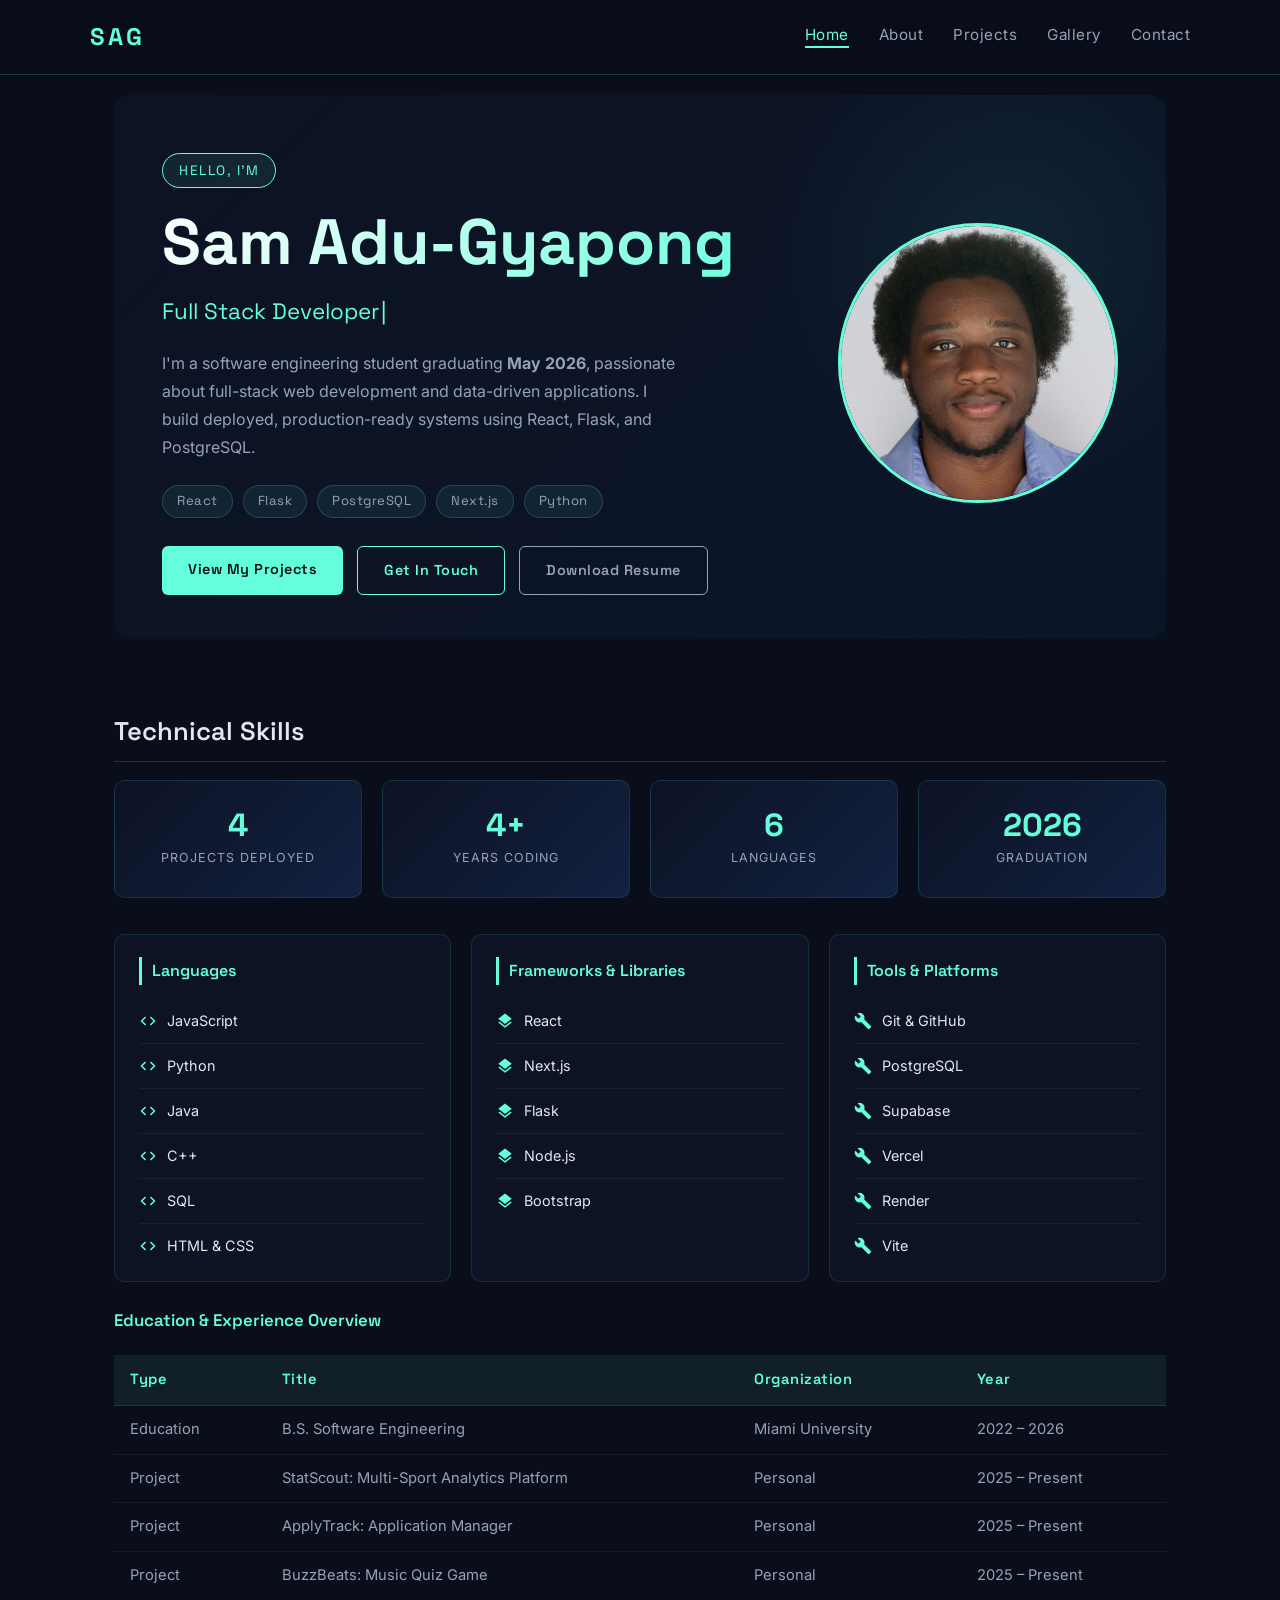
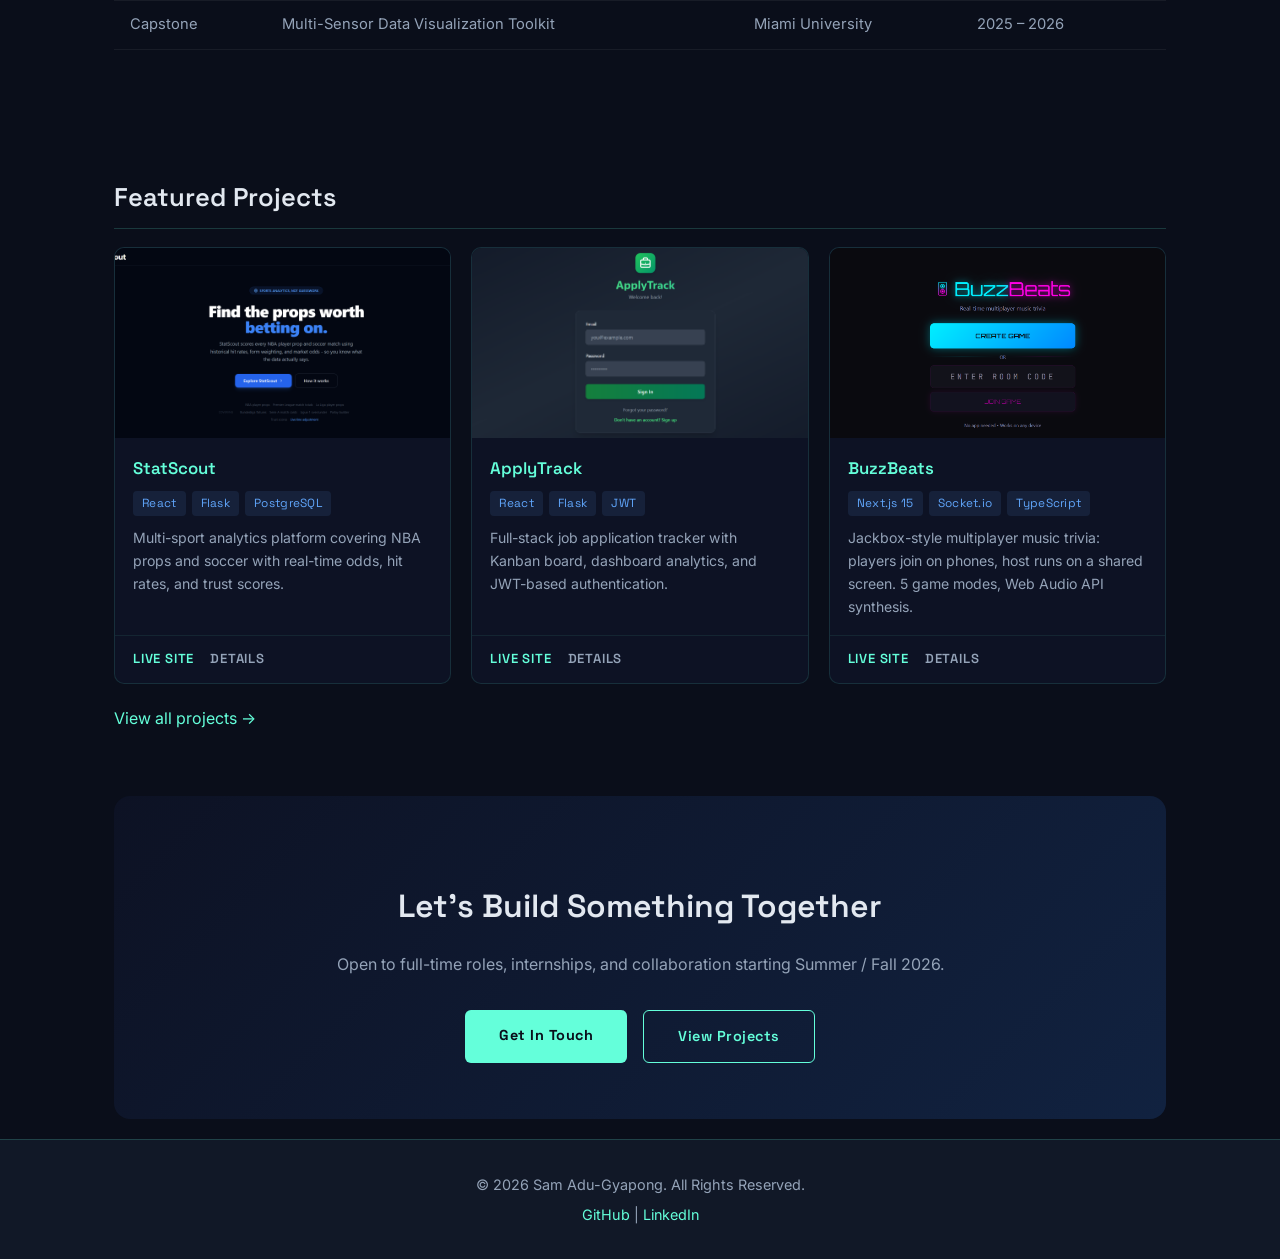
==== commit 9d1b65f3: "BuzzBeats live: new screenshot, stack, description + sync gallery page - New BuzzBeats screenshot (d" ====
--- a/index.html
+++ b/index.html
@@ -21,6 +21,7 @@
                 <li><a href="index.html">Home</a></li>
                 <li><a href="about.html">About</a></li>
                 <li><a href="projects.html">Projects</a></li>
+                <li><a href="gallery.html">Gallery</a></li>
                 <li><a href="contact.html">Contact</a></li>
                 
             </ul>
@@ -210,18 +211,19 @@
 
                 <div class="project-preview" data-href="projects.html#buzzbeats">
                     <div class="project-preview-image">
-                        <img src="images/buzzbeats.png" alt="BuzzBeats project screenshot">
+                        <img src="images/buzzbeats.png" alt="BuzzBeats music trivia game screenshot">
                     </div>
                     <div class="project-preview-content">
                         <h3>BuzzBeats</h3>
                         <div class="project-tech-badges">
-                            <span class="project-tech-badge">Next.js</span>
-                            <span class="project-tech-badge">WebSockets</span>
-                            <span class="project-tech-badge">Node.js</span>
+                            <span class="project-tech-badge">Next.js 15</span>
+                            <span class="project-tech-badge">Socket.io</span>
+                            <span class="project-tech-badge">TypeScript</span>
                         </div>
-                        <p>Real-time multiplayer music quiz game with host-player format, live scoring, and a lobby system.</p>
+                        <p>Jackbox-style multiplayer music trivia: players join on phones, host runs on a shared screen. 5 game modes, Web Audio API synthesis.</p>
                     </div>
                     <div class="project-preview-action">
+                        <a href="https://buzz-beats.vercel.app/" target="_blank">Live Site</a>
                         <a href="projects.html#buzzbeats">Details</a>
                     </div>
                 </div>
--- a/styles.css
+++ b/styles.css
@@ -695,6 +695,87 @@
     color: inherit;
     flex: 1;
     min-width: 200px;
+}
+
+
+/* ── Image Card Gallery ── */
+.card-gallery {
+    display: flex;
+    flex-wrap: wrap;
+    gap: 22px;
+    margin-bottom: 36px;
+}
+
+.image-card {
+    flex: 1 1 calc(33.33% - 16px);
+    max-width: calc(33.33% - 16px);
+    background-color: #0d1224;
+    border: 1px solid rgba(100, 255, 218, 0.12);
+    border-radius: 10px;
+    overflow: hidden;
+    transition: transform 0.25s ease, box-shadow 0.25s ease, border-color 0.25s ease;
+}
+
+.image-card:hover {
+    transform: translateY(-6px);
+    box-shadow: 0 14px 40px rgba(0, 0, 0, 0.45);
+    border-color: rgba(100, 255, 218, 0.4);
+}
+
+.image-card img {
+    width: 100%;
+    height: 200px;
+    object-fit: cover;
+    display: block;
+    transition: opacity 0.25s ease;
+}
+
+.image-card:hover img {
+    opacity: 0.88;
+}
+
+.image-card-caption {
+    padding: 16px 18px 18px;
+}
+
+.image-card-caption h3 {
+    font-family: 'Space Grotesk', sans-serif;
+    color: var(--text-primary);
+    font-size: 1rem;
+    font-weight: 600;
+    margin: 0 0 6px 0;
+}
+
+.image-card-caption p {
+    color: var(--text-muted);
+    font-size: 0.86em;
+    margin: 0 0 10px 0;
+    line-height: 1.65;
+}
+
+.card-tag {
+    display: inline-block;
+    background: rgba(100, 255, 218, 0.07);
+    color: var(--accent-cyan);
+    border: 1px solid rgba(100, 255, 218, 0.2);
+    border-radius: 4px;
+    padding: 2px 9px;
+    font-size: 0.72em;
+    font-family: 'Space Grotesk', sans-serif;
+    letter-spacing: 0.3px;
+    margin-right: 4px;
+    margin-top: 2px;
+}
+
+.gallery-row-label {
+    font-family: 'Space Grotesk', sans-serif;
+    color: var(--accent-cyan);
+    font-size: 0.8em;
+    text-transform: uppercase;
+    letter-spacing: 2px;
+    margin: 28px 0 14px 0;
+    border-left: 3px solid var(--accent-cyan);
+    padding-left: 10px;
 }
 
 
@@ -1100,6 +1181,12 @@
         font-size: 1.6em;
     }
 
+    /* Image cards: 2 per row on tablet */
+    .image-card {
+        flex: 1 1 calc(50% - 12px);
+        max-width: calc(50% - 12px);
+    }
+
     /* Project previews: single column */
     .project-preview-grid {
         flex-direction: column;
@@ -1173,6 +1260,12 @@
     }
 
     /* Skills and project previews already single column from 768px breakpoint */
+
+    /* Image cards: 1 per row on mobile */
+    .image-card {
+        flex: 1 1 100%;
+        max-width: 100%;
+    }
 
     /* Section headings */
     h1 {
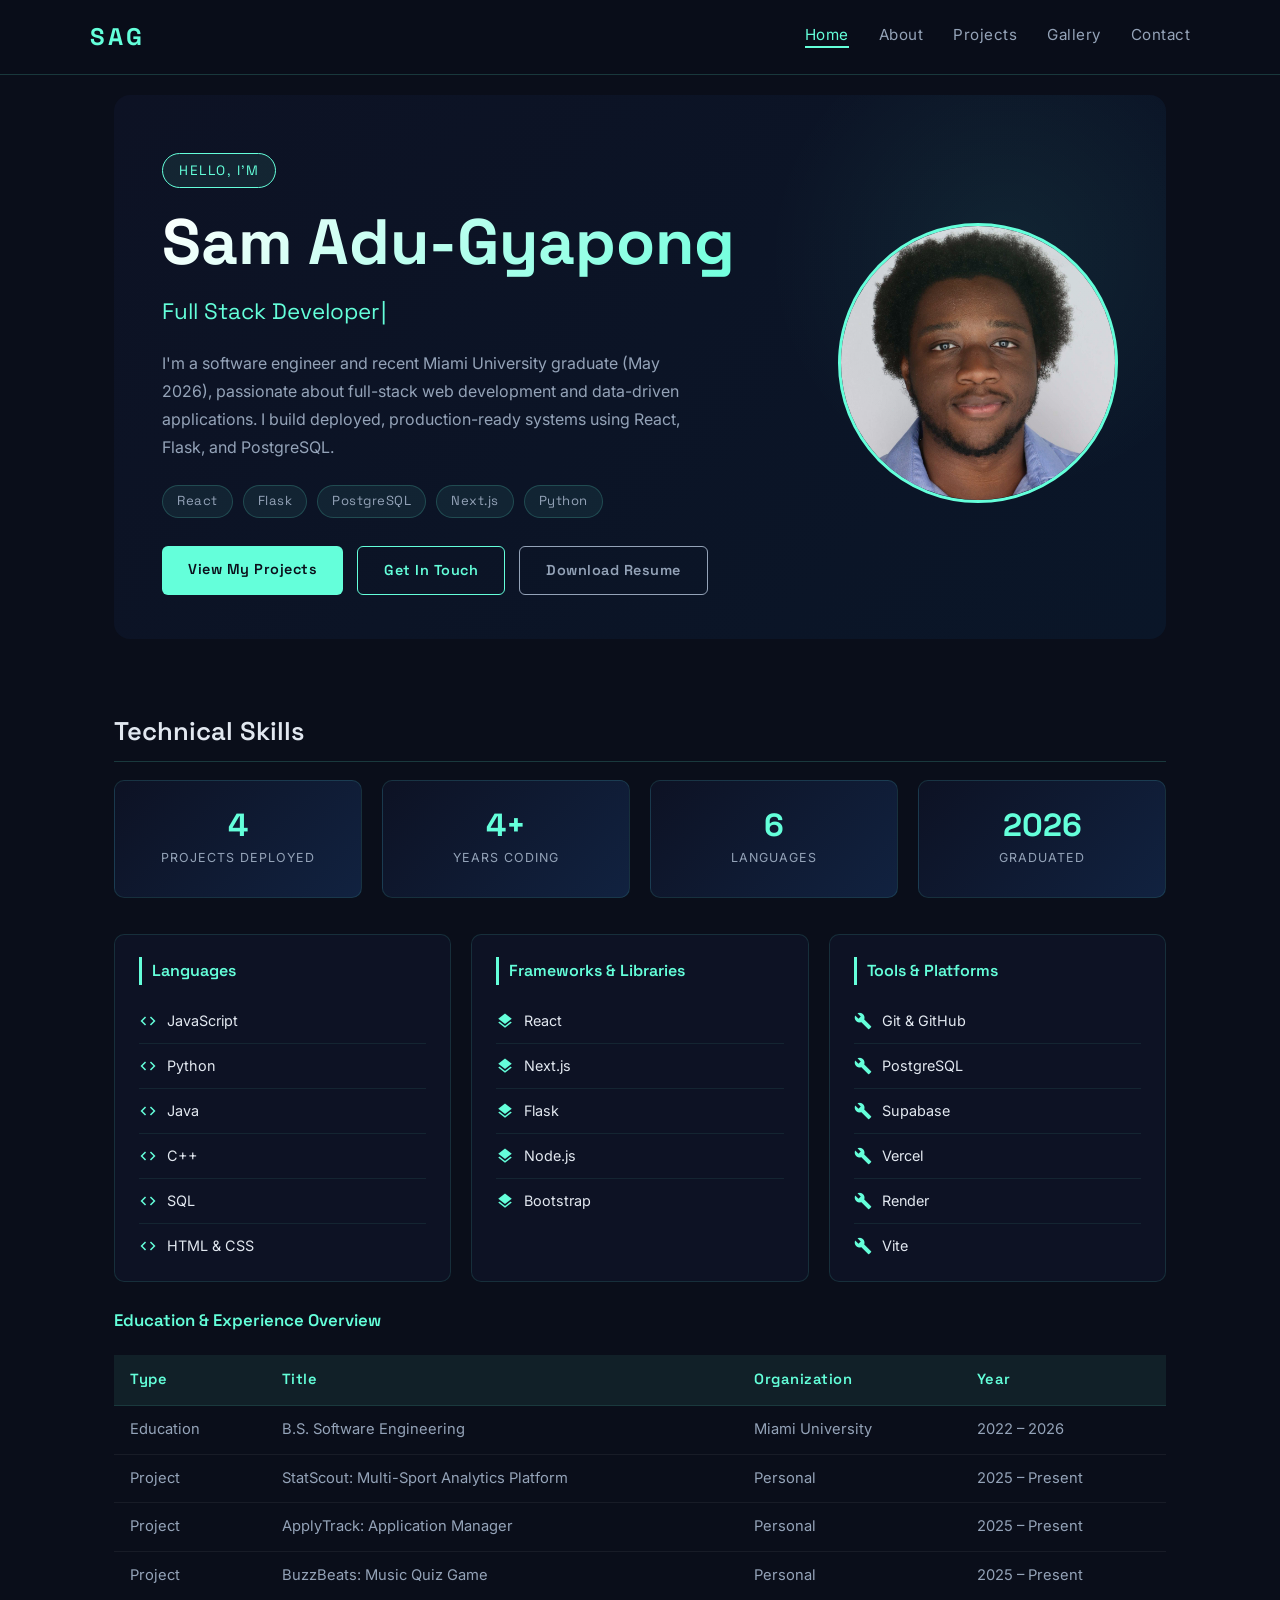
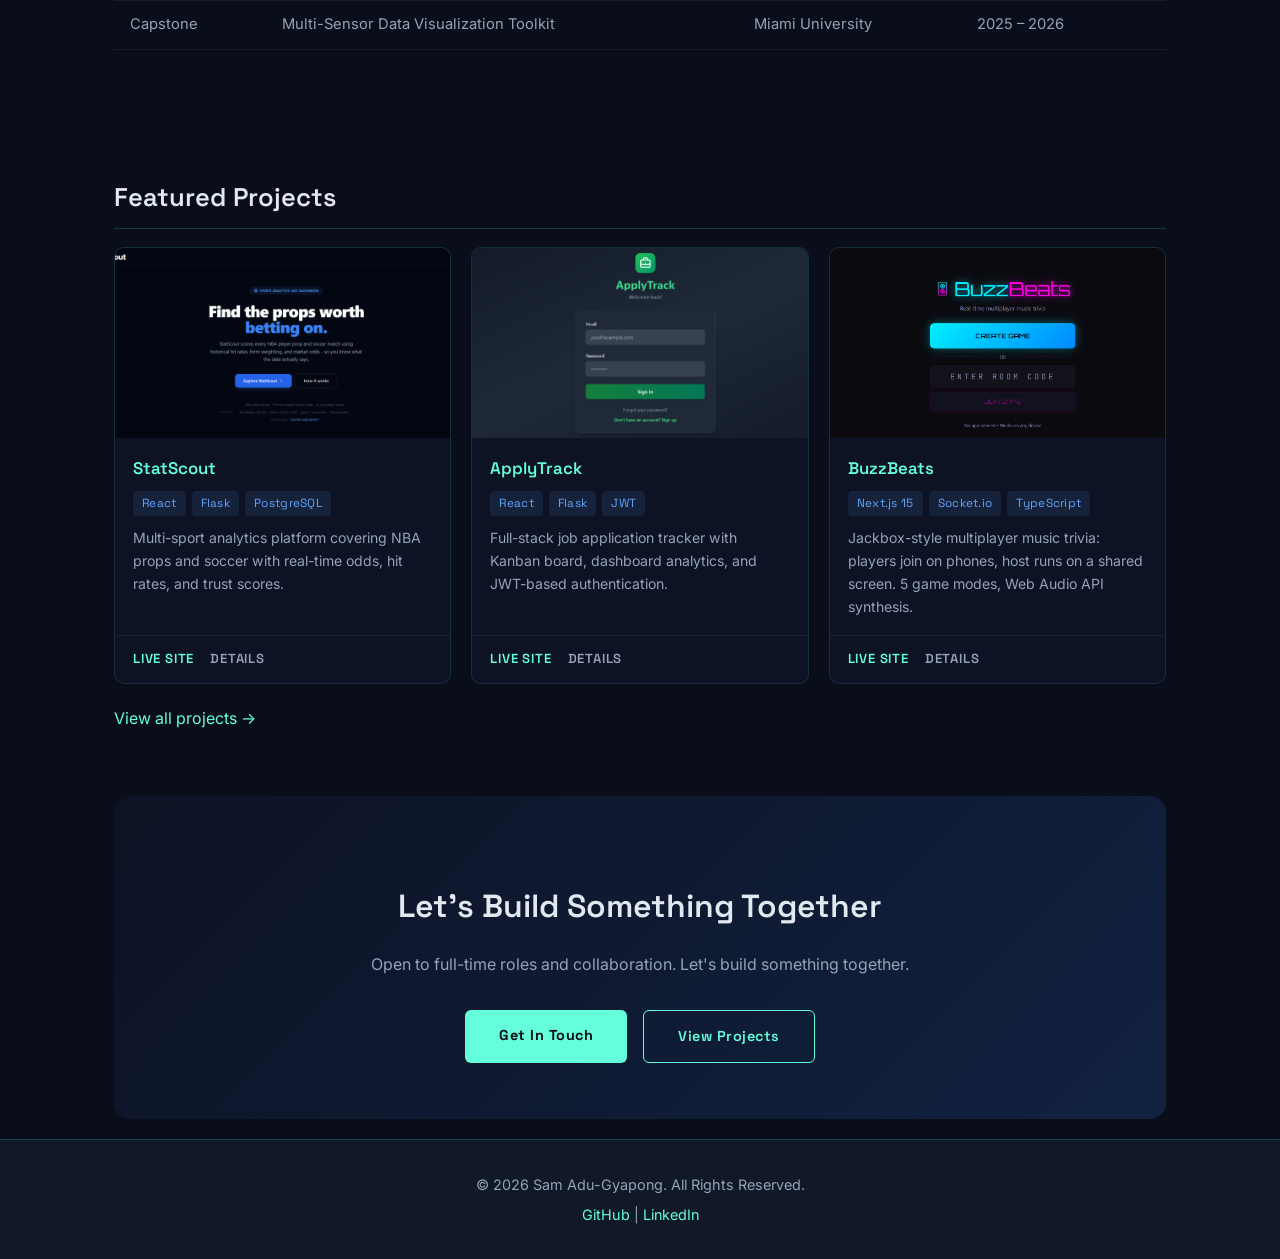
==== commit 0c5aba52: "Update portfolio: reflect graduation, remove student/upcoming references" ====
--- a/index.html
+++ b/index.html
@@ -3,7 +3,7 @@
 <head>
     <meta charset="UTF-8">
     <meta name="viewport" content="width=device-width, initial-scale=1.0">
-    <meta name="description" content="Sam Adu-Gyapong - Full Stack Software Engineering Student and Developer">
+    <meta name="description" content="Sam Adu-Gyapong - Full Stack Software Engineer and Developer">
     <title>Sam Adu-Gyapong | Portfolio</title>
     <link rel="preconnect" href="https://fonts.googleapis.com">
     <link rel="preconnect" href="https://fonts.gstatic.com" crossorigin>
@@ -38,7 +38,7 @@
                 <!-- id="hero-subtitle" is targeted by the typewriter effect in script.js -->
                 <h2 id="hero-subtitle">Full Stack Developer</h2>
                 <p>
-                    I'm a software engineering student graduating <strong>May 2026</strong>, passionate about
+                    I'm a software engineer and recent Miami University graduate (May 2026), passionate about
                     full-stack web development and data-driven applications. I build deployed,
                     production-ready systems using React, Flask, and PostgreSQL.
                 </p>
@@ -80,7 +80,7 @@
                 </div>
                 <div class="stat-item">
                     <span class="stat-number">2026</span>
-                    <span class="stat-label">Graduation</span>
+                    <span class="stat-label">Graduated</span>
                 </div>
             </div>
 
@@ -235,7 +235,7 @@
         <!-- CTA Section -->
         <section id="cta">
             <h2>Let's Build Something Together</h2>
-            <p>Open to full-time roles, internships, and collaboration starting Summer / Fall 2026.</p>
+            <p>Open to full-time roles and collaboration. Let's build something together.</p>
             <div class="cta-links">
                 <a href="contact.html" class="cta-btn-filled">Get In Touch</a>
                 <a href="projects.html" class="cta-btn-outline">View Projects</a>
